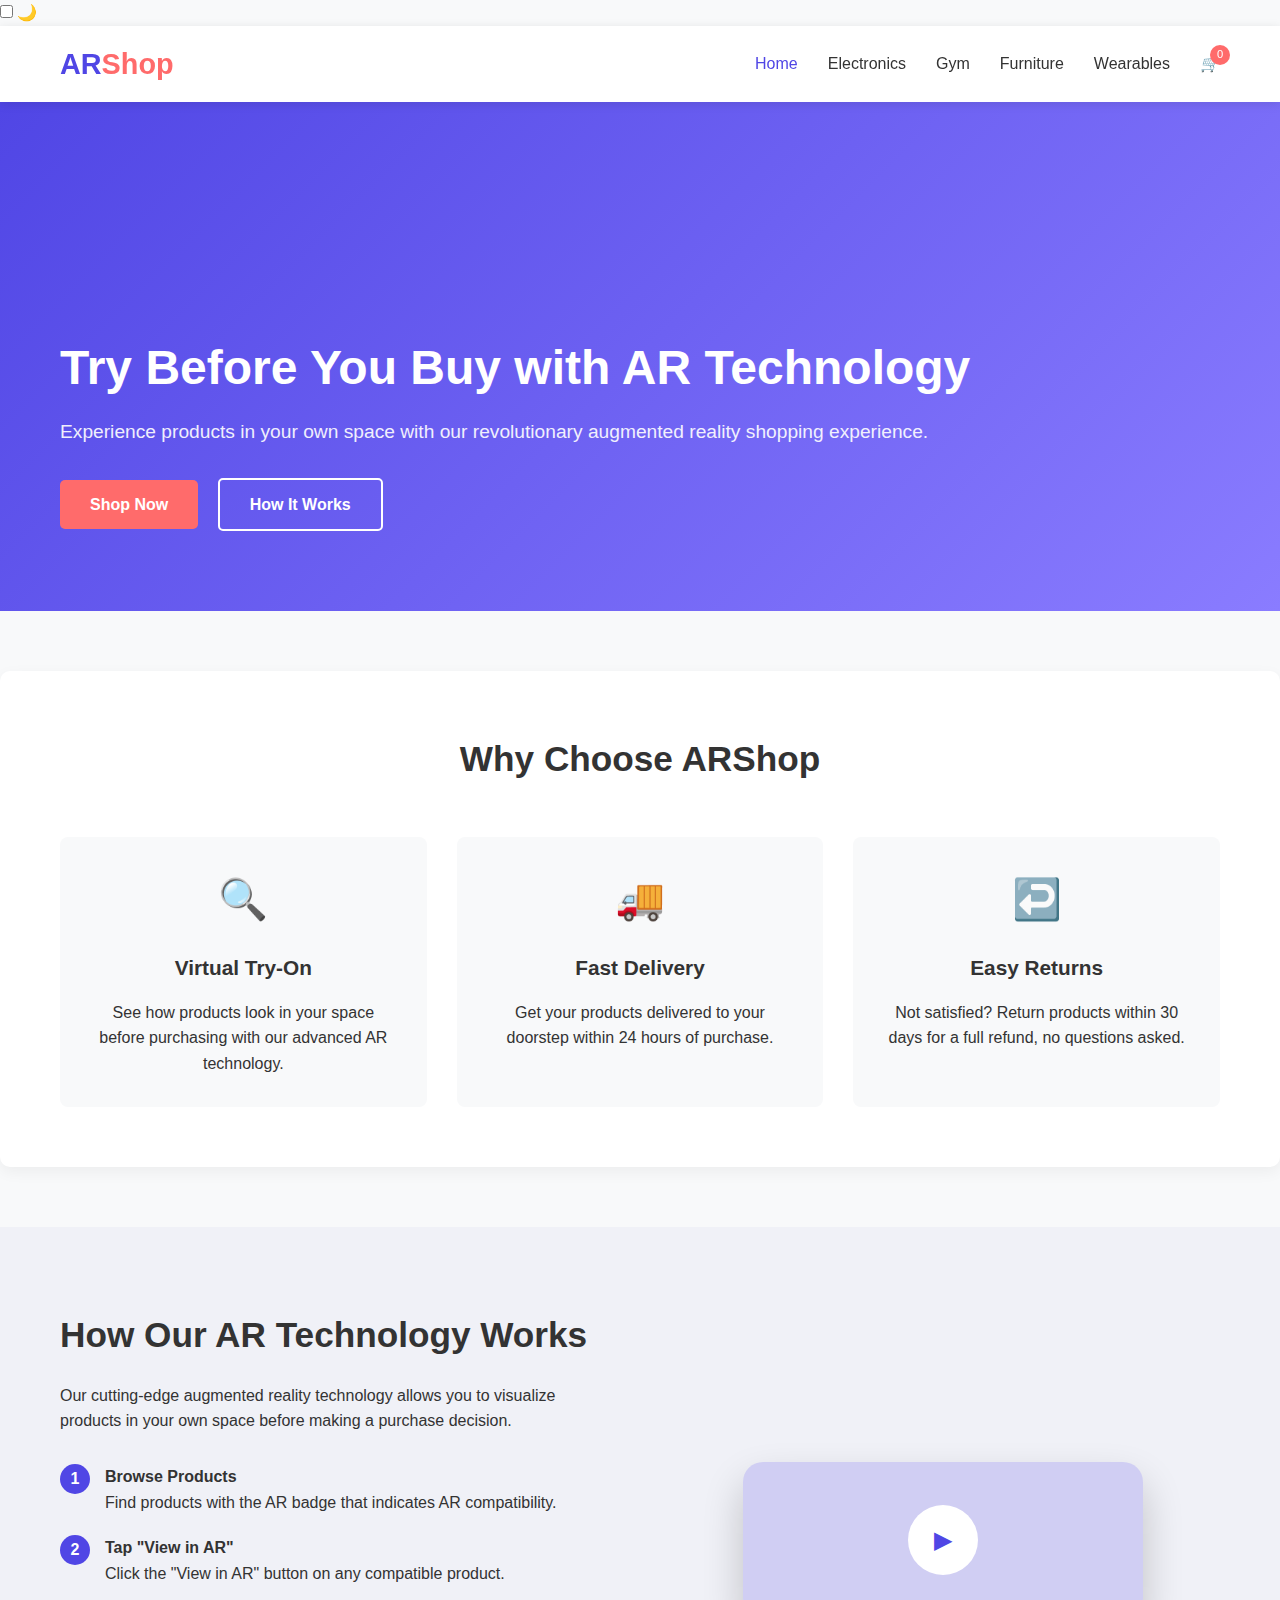
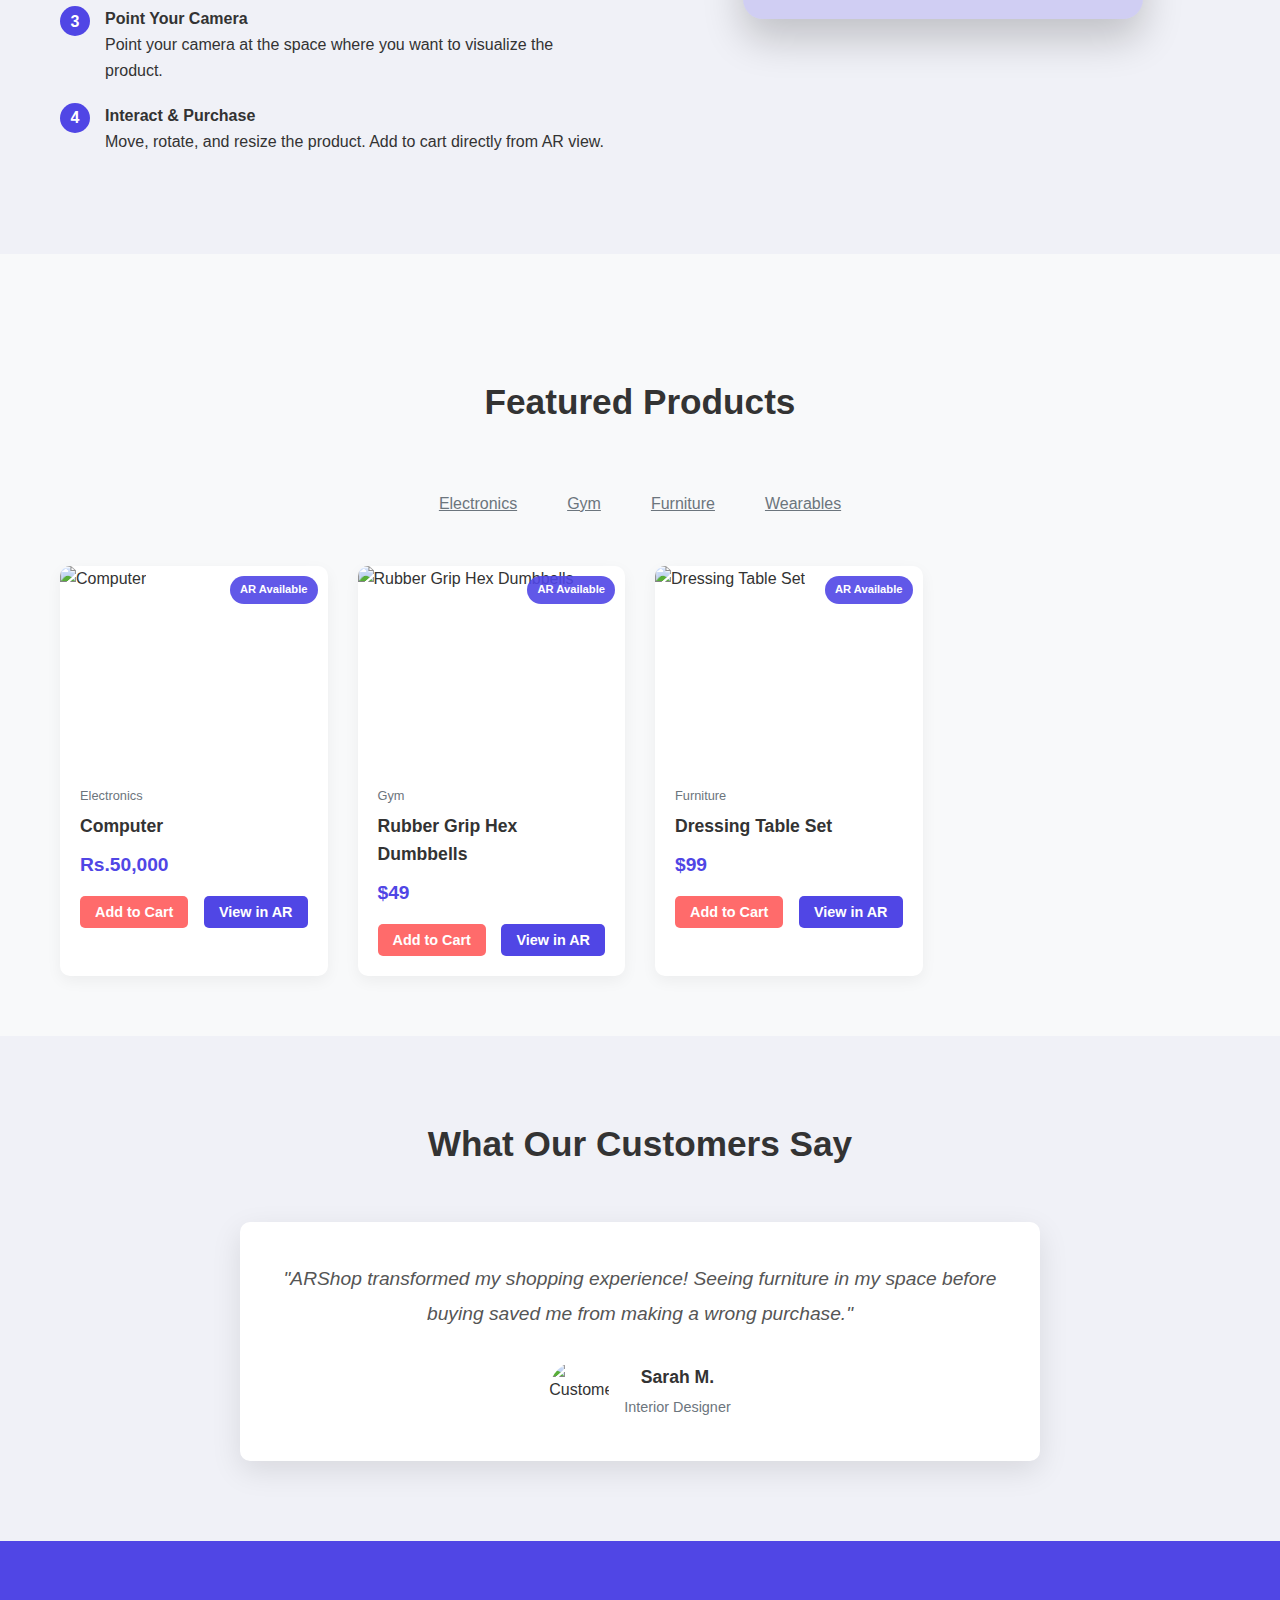
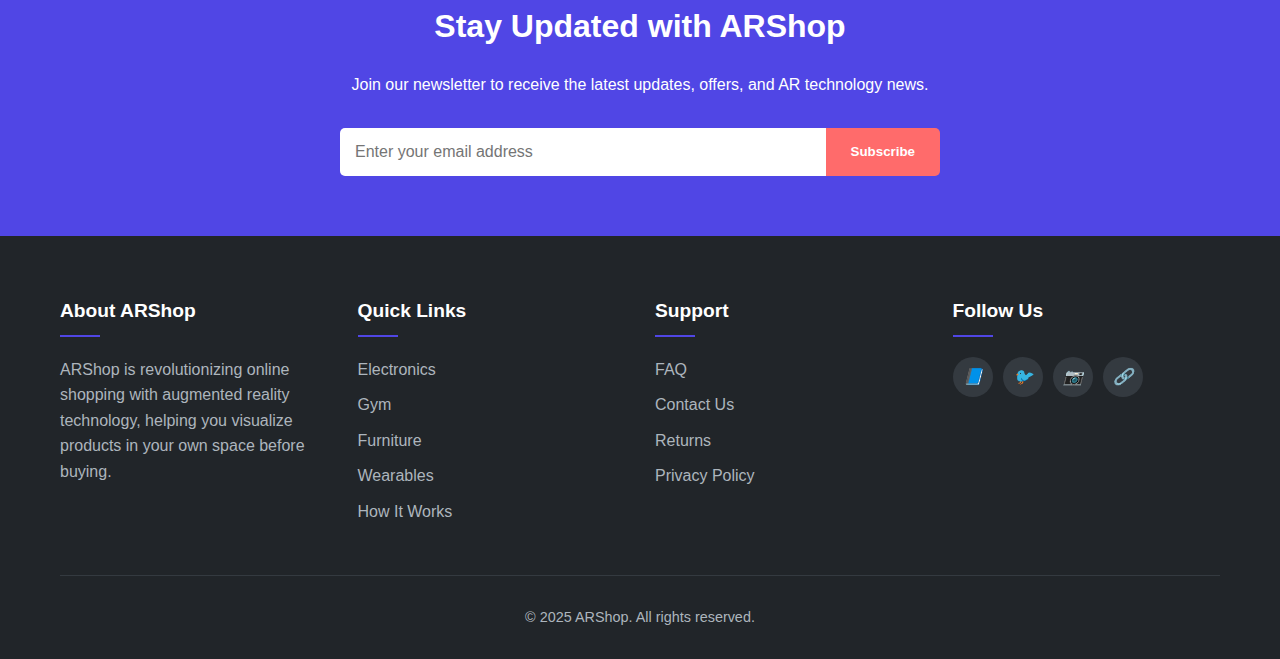
==== index.html @ 8d94c005 "aall files" ====
<!DOCTYPE html>
<html lang="en">
<head>
    <meta charset="UTF-8">
    <meta name="viewport" content="width=device-width, initial-scale=1.0">
    <title>ARShop - Try Before You Buy</title>
    <link rel="stylesheet" href="styles.css">
    <script type="module" src="https://unpkg.com/@google/model-viewer/dist/model-viewer.min.js"></script>
    <!-- Google Fonts -->
    <link href="https://fonts.googleapis.com/css2?family=Montserrat:wght@300;400;600;700&family=Poppins:wght@300;400;600&display=swap" rel="stylesheet">
</head>
<body>
    <!-- Dark Mode Toggle -->
    <div class="dark-mode-toggle">
        <input type="checkbox" id="darkModeToggle">
        <label for="darkModeToggle">🌙</label>
    </div>

    <!-- Header -->
    <header>
        <div class="container">
            <div class="header-inner">
                <a href="index.html" class="logo">AR<span>Shop</span></a>
                <nav>
                    <ul class="nav-menu" id="navMenu">
                        <li class="nav-item"><a href="index.html" class="nav-link active">Home</a></li>
                        <li class="nav-item"><a href="electronics.html" class="nav-link">Electronics</a></li>
                        <li class="nav-item"><a href="gym.html" class="nav-link">Gym</a></li>
                        <li class="nav-item"><a href="furniture.html" class="nav-link">Furniture</a></li>
                        <li class="nav-item"><a href="wearables.html" class="nav-link">Wearables</a></li>
                        <li class="nav-item">
                            <a href="#" class="nav-link cart-icon">
                                <i>🛒</i>
                                <span class="cart-count">0</span>
                            </a>
                        </li>
                    </ul>
                    <button class="mobile-menu-btn" id="mobileMenuBtn">☰</button>
                </nav>
            </div>
        </div>
    </header>

    <!-- Hero Section -->
    <section class="hero">
        <div class="hero-overlay"></div>
        <video autoplay loop muted playsinline class="hero-video">
            <source src="assets/images/index-demo-video.mp4" type="video/mp4">
            Your browser does not support the video tag.
        </video>
        <div class="container">
            <div class="hero-content">
                <div class="hero-text">
                    <h1 class="hero-title">Try Before You Buy with AR Technology</h1>
                    <p class="hero-subtitle">Experience products in your own space with our revolutionary augmented reality shopping experience.</p>
                    <div class="hero-buttons">
                        <a href="electronics.html" class="btn btn-primary">Shop Now</a>
                        <a href="#ar-experience" class="btn btn-outline">How It Works</a>
                    </div>
                </div>
            </div>
        </div>
    </section>

    <!-- Features Section -->
    <section class="features fade-in">
        <div class="container">
            <h2 class="section-title">Why Choose ARShop</h2>
            <div class="features-grid">
                <div class="feature-card">
                    <div class="feature-icon">🔍</div>
                    <h3 class="feature-title">Virtual Try-On</h3>
                    <p>See how products look in your space before purchasing with our advanced AR technology.</p>
                </div>
                <div class="feature-card">
                    <div class="feature-icon">🚚</div>
                    <h3 class="feature-title">Fast Delivery</h3>
                    <p>Get your products delivered to your doorstep within 24 hours of purchase.</p>
                </div>
                <div class="feature-card">
                    <div class="feature-icon">↩️</div>
                    <h3 class="feature-title">Easy Returns</h3>
                    <p>Not satisfied? Return products within 30 days for a full refund, no questions asked.</p>
                </div>
            </div>
        </div>
    </section>

    <!-- AR Experience Section -->
    <section class="ar-experience fade-in" id="ar-experience">
        <div class="container">
            <div class="ar-content">
                <div class="ar-text">
                    <h2 class="ar-title">How Our AR Technology Works</h2>
                    <p>Our cutting-edge augmented reality technology allows you to visualize products in your own space before making a purchase decision.</p>
                    <div class="ar-steps">
                        <div class="step">
                            <div class="step-number">1</div>
                            <div class="step-info">
                                <h4>Browse Products</h4>
                                <p>Find products with the AR badge that indicates AR compatibility.</p>
                            </div>
                        </div>
                        <div class="step">
                            <div class="step-number">2</div>
                            <div class="step-info">
                                <h4>Tap "View in AR"</h4>
                                <p>Click the "View in AR" button on any compatible product.</p>
                            </div>
                        </div>
                        <div class="step">
                            <div class="step-number">3</div>
                            <div class="step-info">
                                <h4>Point Your Camera</h4>
                                <p>Point your camera at the space where you want to visualize the product.</p>
                            </div>
                        </div>
                        <div class="step">
                            <div class="step-number">4</div>
                            <div class="step-info">
                                <h4>Interact & Purchase</h4>
                                <p>Move, rotate, and resize the product. Add to cart directly from AR view.</p>
                            </div>
                        </div>
                    </div>
                </div>
                <div class="ar-image">
                    <div class="ar-demo">
                        <video autoplay loop muted playsinline class="ar-demo-video">
                            <source src="assets/images/index-demo-video.mp4" type="video/mp4">
                            Your browser does not support the video tag.
                        </video>
                        <div class="ar-overlay">
                            <div class="play-btn">▶</div>
                        </div>
                    </div>
                </div>
            </div>
        </div>
    </section>

    <!-- Featured Products Section -->
    <section class="products fade-in">
        <div class="container">
            <h2 class="section-title">Featured Products</h2>
            <div class="product-filters">
                <a href="electronics.html" class="filter-btn">Electronics</a>
                <a href="gym.html" class="filter-btn">Gym</a>
                <a href="furniture.html" class="filter-btn">Furniture</a>
                <a href="wearables.html" class="filter-btn">Wearables</a>
            </div>
            <div class="products-grid">
                <!-- Featured Product 1 (Computer) -->
                <div class="product-card">
                    <div class="product-image">
                        <img src="assets/images/laptop.jpg" alt="Computer">
                        <div class="image-overlay"></div>
                        <div class="ar-badge">AR Available</div>
                    </div>
                    <div class="product-info">
                        <div class="product-category">Electronics</div>
                        <h3 class="product-title">Computer</h3>
                        <div class="product-price">Rs.50,000</div>
                        <div class="product-actions">
                            <button class="btn btn-small btn-add-to-cart">Add to Cart</button>
                            <button class="btn btn-small btn-ar" onclick="viewInAR('assets/models/Electronics/low_poly_computer_desk.glb', this)">View in AR</button>
                        </div>
                        <model-viewer 
                            class="model-viewer"
                            src="assets/models/Electronics/low_poly_computer_desk.glb" 
                            ar 
                            ar-modes="scene-viewer webxr quick-look" 
                            camera-controls 
                            auto-rotate>
                            <div class="loading-overlay" slot="progress-bar">
                                <div class="spinner"></div>
                            </div>
                        </model-viewer>
                    </div>
                </div>
                <!-- Featured Product 2 (Rubber Grip Hex Dumbbells) -->
                <div class="product-card">
                    <div class="product-image">
                        <img src="assets/images/dumbbell.jpg" alt="Rubber Grip Hex Dumbbells">
                        <div class="image-overlay"></div>
                        <div class="ar-badge">AR Available</div>
                    </div>
                    <div class="product-info">
                        <div class="product-category">Gym</div>
                        <h3 class="product-title">Rubber Grip Hex Dumbbells</h3>
                        <div class="product-price">$49</div>
                        <div class="product-actions">
                            <button class="btn btn-small btn-add-to-cart">Add to Cart</button>
                            <button class="btn btn-small btn-ar" onclick="viewInAR('assets/models/Gym/rubber_grip_hex_dumbells.glb', this)">View in AR</button>
                        </div>
                        <model-viewer 
                            class="model-viewer"
                            src="assets/models/Gym/rubber_grip_hex_dumbells.glb" 
                            ar 
                            ar-modes="scene-viewer webxr quick-look" 
                            camera-controls 
                            auto-rotate>
                            <div class="loading-overlay" slot="progress-bar">
                                <div class="spinner"></div>
                            </div>
                        </model-viewer>
                    </div>
                </div>
                <!-- Featured Product 3 (Dressing Table Set) -->
                <div class="product-card">
                    <div class="product-image">
                        <img src="assets/images/chair.jpg" alt="Dressing Table Set">
                        <div class="image-overlay"></div>
                        <div class="ar-badge">AR Available</div>
                    </div>
                    <div class="product-info">
                        <div class="product-category">Furniture</div>
                        <h3 class="product-title">Dressing Table Set</h3>
                        <div class="product-price">$99</div>
                        <div class="product-actions">
                            <button class="btn btn-small btn-add-to-cart">Add to Cart</button>
                            <button class="btn btn-small btn-ar" onclick="viewInAR('assets/models/Furniture/dressing_table_set.glb', this)">View in AR</button>
                        </div>
                        <model-viewer 
                            class="model-viewer"
                            src="assets/models/Furniture/dressing_table_set.glb" 
                            ar 
                            ar-modes="scene-viewer webxr quick-look" 
                            camera-controls 
                            auto-rotate>
                            <div class="loading-overlay" slot="progress-bar">
                                <div class="spinner"></div>
                            </div>
                        </model-viewer>
                    </div>
                </div>
            </div>
        </div>
    </section>

    <!-- Testimonials -->
    <section class="testimonials fade-in">
        <div class="container">
            <h2 class="section-title">What Our Customers Say</h2>
            <div class="testimonials-slider">
                <p class="testimonial-text">"ARShop transformed my shopping experience! Seeing furniture in my space before buying saved me from making a wrong purchase."</p>
                <div class="testimonial-author">
                    <div class="author-image">
                        <img src="assets/images/customer1.jpg" alt="Customer">
                    </div>
                    <div class="author-info">
                        <h4>Sarah M.</h4>
                        <p>Interior Designer</p>
                    </div>
                </div>
            </div>
        </div>
    </section>

    <!-- Newsletter -->
    <section class="newsletter fade-in">
        <div class="container">
            <div class="newsletter-content">
                <h2 class="newsletter-title">Stay Updated with ARShop</h2>
                <p>Join our newsletter to receive the latest updates, offers, and AR technology news.</p>
                <form class="newsletter-form">
                    <input type="email" class="newsletter-input" placeholder="Enter your email address" required>
                    <button type="submit" class="newsletter-btn">Subscribe</button>
                </form>
            </div>
        </div>
    </section>

    <!-- Footer -->
    <footer>
        <div class="container">
            <div class="footer-content">
                <div class="footer-column">
                    <h3>About ARShop</h3>
                    <p>ARShop is revolutionizing online shopping with augmented reality technology, helping you visualize products in your own space before buying.</p>
                </div>
                <div class="footer-column">
                    <h3>Quick Links</h3>
                    <ul class="footer-links">
                        <li><a href="electronics.html">Electronics</a></li>
                        <li><a href="gym.html">Gym</a></li>
                        <li><a href="furniture.html">Furniture</a></li>
                        <li><a href="wearables.html">Wearables</a></li>
                        <li><a href="#ar-experience">How It Works</a></li>
                    </ul>
                </div>
                <div class="footer-column">
                    <h3>Support</h3>
                    <ul class="footer-links">
                        <li><a href="#">FAQ</a></li>
                        <li><a href="#">Contact Us</a></li>
                        <li><a href="#">Returns</a></li>
                        <li><a href="#">Privacy Policy</a></li>
                    </ul>
                </div>
                <div class="footer-column">
                    <h3>Follow Us</h3>
                    <div class="social-links">
                        <a href="#" class="social-icon"><i>📘</i></a>
                        <a href="#" class="social-icon"><i>🐦</i></a>
                        <a href="#" class="social-icon"><i>📷</i></a>
                        <a href="#" class="social-icon"><i>🔗</i></a>
                    </div>
                </div>
            </div>
            <div class="copyright">
                <p>© 2025 ARShop. All rights reserved.</p>
            </div>
        </div>
    </footer>

    <script src="script.js"></script>
</body>
</html>
---- styles.css ----
/* Reset and base styles */
* {
    margin: 0;
    padding: 0;
    box-sizing: border-box;
}

body {
    font-family: 'Segoe UI', Tahoma, Geneva, Verdana, sans-serif;
    line-height: 1.6;
    color: #333;
    background-color: #f8f9fa;
}

/* Container */
.container {
    width: 100%;
    max-width: 1200px;
    margin: 0 auto;
    padding: 0 20px;
}

/* Header */
header {
    background-color: #fff;
    box-shadow: 0 2px 10px rgba(0, 0, 0, 0.1);
    position: sticky;
    top: 0;
    z-index: 100;
}

.header-inner {
    display: flex;
    justify-content: space-between;
    align-items: center;
    padding: 15px 0;
}

.logo {
    font-size: 1.8rem;
    font-weight: 700;
    color: #5046e5;
    text-decoration: none;
}

.logo span {
    color: #ff6b6b;
}

.nav-menu {
    display: flex;
    list-style: none;
}

.nav-item {
    margin-left: 30px;
}

.nav-link {
    color: #333;
    text-decoration: none;
    font-weight: 500;
    transition: color 0.3s;
}

.nav-link:hover,
.nav-link.active {
    color: #5046e5;
}

.cart-icon {
    position: relative;
}

.cart-count {
    position: absolute;
    top: -10px;
    right: -10px;
    background-color: #ff6b6b;
    color: white;
    border-radius: 50%;
    width: 20px;
    height: 20px;
    display: flex;
    align-items: center;
    justify-content: center;
    font-size: 0.7rem;
}

.mobile-menu-btn {
    display: none;
    background: none;
    border: none;
    font-size: 1.5rem;
    cursor: pointer;
}

/* Hero Section */
.hero {
    background: linear-gradient(135deg, #5046e5 0%, #8a7cff 100%);
    color: white;
    padding: 80px 0;
    margin-bottom: 60px;
}

.hero-content {
    display: flex;
    align-items: center;
    justify-content: space-between;
    gap: 30px;
}

.hero-text {
    flex: 1;
}

.hero-title {
    font-size: 3rem;
    line-height: 1.2;
    margin-bottom: 20px;
}

.hero-subtitle {
    font-size: 1.2rem;
    margin-bottom: 30px;
    opacity: 0.9;
}

.btn {
    display: inline-block;
    background-color: #ff6b6b;
    color: white;
    text-decoration: none;
    padding: 12px 30px;
    border-radius: 5px;
    font-weight: 600;
    transition: all 0.3s;
    border: none;
    cursor: pointer;
}

.btn:hover {
    background-color: #fa5252;
    transform: translateY(-2px);
}

.btn-outline {
    background-color: transparent;
    border: 2px solid white;
    margin-left: 15px;
}

.btn-outline:hover {
    background-color: white;
    color: #5046e5;
}

.hero-image {
    flex: 1;
    display: flex;
    justify-content: center;
}

.hero-image img {
    max-width: 100%;
    height: auto;
    border-radius: 10px;
    box-shadow: 0 15px 30px rgba(0, 0, 0, 0.2);
}

/* Features Section */
.features {
    padding: 60px 0;
    background-color: #fff;
    border-radius: 10px;
    box-shadow: 0 5px 15px rgba(0, 0, 0, 0.05);
    margin-bottom: 60px;
}

.section-title {
    text-align: center;
    font-size: 2.2rem;
    margin-bottom: 50px;
    color: #333;
}

.features-grid {
    display: grid;
    grid-template-columns: repeat(3, 1fr);
    gap: 30px;
}

.feature-card {
    padding: 30px;
    border-radius: 8px;
    background-color: #f8f9fa;
    text-align: center;
    transition: transform 0.3s, box-shadow 0.3s;
}

.feature-card:hover {
    transform: translateY(-10px);
    box-shadow: 0 10px 20px rgba(0, 0, 0, 0.1);
}

.feature-icon {
    font-size: 2.5rem;
    color: #5046e5;
    margin-bottom: 20px;
}

.feature-title {
    font-size: 1.3rem;
    margin-bottom: 15px;
}

/* AR Experience Section */
.ar-experience {
    padding: 80px 0;
    background-color: #f0f1f7;
    margin-bottom: 60px;
}

.ar-content {
    display: flex;
    align-items: center;
    gap: 50px;
}

.ar-text {
    flex: 1;
}

.ar-title {
    font-size: 2.2rem;
    margin-bottom: 20px;
    color: #333;
}

.ar-steps {
    margin-top: 30px;
}

.step {
    display: flex;
    align-items: flex-start;
    margin-bottom: 20px;
}

.step-number {
    background-color: #5046e5;
    color: white;
    width: 30px;
    height: 30px;
    border-radius: 50%;
    display: flex;
    align-items: center;
    justify-content: center;
    font-weight: bold;
    margin-right: 15px;
    flex-shrink: 0;
}

.ar-image {
    flex: 1;
    display: flex;
    justify-content: center;
}

.ar-demo {
    position: relative;
    width: 100%;
    max-width: 400px;
    border-radius: 20px;
    overflow: hidden;
    box-shadow: 0 20px 40px rgba(0, 0, 0, 0.2);
}

.ar-demo img {
    width: 100%;
    display: block;
}

.ar-overlay {
    position: absolute;
    top: 0;
    left: 0;
    right: 0;
    bottom: 0;
    background: rgba(80, 70, 229, 0.2);
    display: flex;
    align-items: center;
    justify-content: center;
}

.play-btn {
    background-color: white;
    color: #5046e5;
    width: 70px;
    height: 70px;
    border-radius: 50%;
    display: flex;
    align-items: center;
    justify-content: center;
    font-size: 1.5rem;
    cursor: pointer;
    transition: transform 0.3s;
}

.play-btn:hover {
    transform: scale(1.1);
}

/* Products Section */
.products {
    padding: 60px 0;
}

.product-filters {
    display: flex;
    justify-content: center;
    margin-bottom: 40px;
}

.filter-btn {
    background: none;
    border: none;
    padding: 10px 20px;
    margin: 0 5px;
    cursor: pointer;
    font-weight: 500;
    color: #6c757d;
    transition: all 0.3s;
    border-radius: 20px;
}

.filter-btn.active {
    background-color: #5046e5;
    color: white;
}

.products-grid {
    display: grid;
    grid-template-columns: repeat(4, 1fr);
    gap: 30px;
}

.product-card {
    background-color: white;
    border-radius: 10px;
    overflow: hidden;
    box-shadow: 0 5px 15px rgba(0, 0, 0, 0.05);
    transition: transform 0.3s, box-shadow 0.3s;
}

.product-card:hover {
    transform: translateY(-10px);
    box-shadow: 0 15px 30px rgba(0, 0, 0, 0.1);
}

.product-image {
    position: relative;
    height: 200px;
    overflow: hidden;
}

.product-image img {
    width: 100%;
    height: 100%;
    object-fit: cover;
    transition: transform 0.5s;
}

.product-card:hover .product-image img {
    transform: scale(1.1);
}

.ar-badge {
    position: absolute;
    top: 10px;
    right: 10px;
    background-color: rgba(80, 70, 229, 0.9);
    color: white;
    padding: 5px 10px;
    border-radius: 20px;
    font-size: 0.7rem;
    font-weight: bold;
}

.product-info {
    padding: 20px;
}

.product-category {
    font-size: 0.8rem;
    color: #6c757d;
    margin-bottom: 5px;
}

.product-title {
    font-size: 1.1rem;
    margin-bottom: 10px;
    font-weight: 600;
}

.product-price {
    font-size: 1.2rem;
    color: #5046e5;
    font-weight: 700;
    margin-bottom: 15px;
}

.product-actions {
    display: flex;
    justify-content: space-between;
}

.btn-small {
    padding: 8px 15px;
    font-size: 0.9rem;
}

.btn-ar {
    background-color: #5046e5;
}

.btn-ar:hover {
    background-color: #4338ca;
}

.model-viewer {
    width: 100%;
    height: 300px;
    display: none;
}

/* Loading Overlay for <model-viewer> */
.loading-overlay {
    display: flex;
    align-items: center;
    justify-content: center;
    width: 100%;
    height: 100%;
    background: rgba(255, 255, 255, 0.8);
}

.spinner {
    width: 40px;
    height: 40px;
    border: 4px solid #5046e5;
    border-top: 4px solid transparent;
    border-radius: 50%;
    animation: spin 1s linear infinite;
}

@keyframes spin {
    0% { transform: rotate(0deg); }
    100% { transform: rotate(360deg); }
}

/* Testimonials */
.testimonials {
    padding: 80px 0;
    background-color: #f0f1f7;
}

.testimonials-slider {
    max-width: 800px;
    margin: 0 auto;
    background-color: white;
    border-radius: 10px;
    padding: 40px;
    box-shadow: 0 10px 30px rgba(0, 0, 0, 0.1);
    text-align: center;
}

.testimonial-text {
    font-size: 1.2rem;
    font-style: italic;
    margin-bottom: 30px;
    color: #555;
    line-height: 1.8;
}

.testimonial-author {
    display: flex;
    align-items: center;
    justify-content: center;
}

.author-image {
    width: 60px;
    height: 60px;
    border-radius: 50%;
    overflow: hidden;
    margin-right: 15px;
}

.author-image img {
    width: 100%;
    height: 100%;
    object-fit: cover;
}

.author-info h4 {
    font-size: 1.1rem;
    margin-bottom: 5px;
}

.author-info p {
    color: #6c757d;
    font-size: 0.9rem;
}

/* Newsletter */
.newsletter {
    padding: 60px 0;
    background-color: #5046e5;
    color: white;
}

.newsletter-content {
    text-align: center;
    max-width: 600px;
    margin: 0 auto;
}

.newsletter-title {
    font-size: 2rem;
    margin-bottom: 20px;
}

.newsletter-form {
    display: flex;
    margin-top: 30px;
}

.newsletter-input {
    flex: 1;
    padding: 15px;
    border: none;
    border-radius: 5px 0 0 5px;
    font-size: 1rem;
}

.newsletter-btn {
    background-color: #ff6b6b;
    color: white;
    border: none;
    padding: 0 25px;
    border-radius: 0 5px 5px 0;
    font-weight: 600;
    cursor: pointer;
    transition: background-color 0.3s;
}

.newsletter-btn:hover {
    background-color: #fa5252;
}

/* Footer */
footer {
    background-color: #212529;
    color: #f8f9fa;
    padding: 60px 0 30px;
}

.footer-content {
    display: grid;
    grid-template-columns: repeat(4, 1fr);
    gap: 30px;
    margin-bottom: 40px;
}

.footer-column h3 {
    color: white;
    font-size: 1.2rem;
    margin-bottom: 20px;
    position: relative;
    padding-bottom: 10px;
}

.footer-column h3::after {
    content: '';
    position: absolute;
    left: 0;
    bottom: 0;
    width: 40px;
    height: 2px;
    background-color: #5046e5;
}

.footer-column p {
    margin-bottom: 15px;
    color: #adb5bd;
}

.footer-links {
    list-style: none;
}

.footer-links li {
    margin-bottom: 10px;
}

.footer-links a {
    color: #adb5bd;
    text-decoration: none;
    transition: color 0.3s;
}

.footer-links a:hover {
    color: white;
}

.social-links {
    display: flex;
    gap: 10px;
}

.social-icon {
    width: 40px;
    height: 40px;
    border-radius: 50%;
    background-color: #343a40;
    display: flex;
    align-items: center;
    justify-content: center;
    color: white;
    text-decoration: none;
    transition: background-color 0.3s;
}

.social-icon:hover {
    background-color: #5046e5;
}

.copyright {
    text-align: center;
    padding-top: 30px;
    border-top: 1px solid #343a40;
    color: #adb5bd;
    font-size: 0.9rem;
}

/* AR Modal (Simplified for <model-viewer>) */
.back-button {
    position: fixed;
    bottom: 20px;
    left: 50%;
    transform: translateX(-50%);
    background-color: #ff6b6b;
    color: white;
    border: none;
    padding: 12px 25px;
    border-radius: 5px;
    font-weight: 600;
    cursor: pointer;
    transition: all 0.3s;
}

.back-button:hover {
    background-color: #fa5252;
    transform: translateX(-50%) translateY(-2px);
}

/* Responsive Styles */
@media (max-width: 1200px) {
    .products-grid {
        grid-template-columns: repeat(3, 1fr);
    }
}

@media (max-width: 992px) {
    .hero-title {
        font-size: 2.5rem;
    }
    
    .features-grid {
        grid-template-columns: repeat(2, 1fr);
    }
    
    .products-grid {
        grid-template-columns: repeat(2, 1fr);
    }
    
    .ar-content {
        flex-direction: column;
    }
    
    .footer-content {
        grid-template-columns: repeat(2, 1fr);
    }
}

@media (max-width: 768px) {
    .hero-content {
        flex-direction: column;
        text-align: center;
    }
    
    .hero-image {
        margin-top: 30px;
    }
    
    .nav-menu {
        display: none;
        position: absolute;
        top: 70px;
        left: 0;
        width: 100%;
        background-color: white;
        flex-direction: column;
        padding: 20px;
        box-shadow: 0 10px 20px rgba(0, 0, 0, 0.1);
    }
    
    .nav-menu.active {
        display: flex;
    }
    
    .nav-item {
        margin: 10px 0;
    }
    
    .mobile-menu-btn {
        display: block;
    }
    
    .features-grid {
        grid-template-columns: 1fr;
    }
    
    .testimonials-slider {
        padding: 30px 20px;
    }
    
    .newsletter-form {
        flex-direction: column;
    }
    
    .newsletter-input {
        border-radius: 5px;
        margin-bottom: 10px;
    }
    
    .newsletter-btn {
        border-radius: 5px;
        padding: 15px;
    }
}

@media (max-width: 576px) {
    .products-grid {
        grid-template-columns: 1fr;
    }
    
    .footer-content {
        grid-template-columns: 1fr;
    }
    
    .model-viewer {
        height: 250px;
    }
    
    .product-filters {
        flex-wrap: wrap;
    }
    
    .filter-btn {
        margin-bottom: 10px;
    }
}
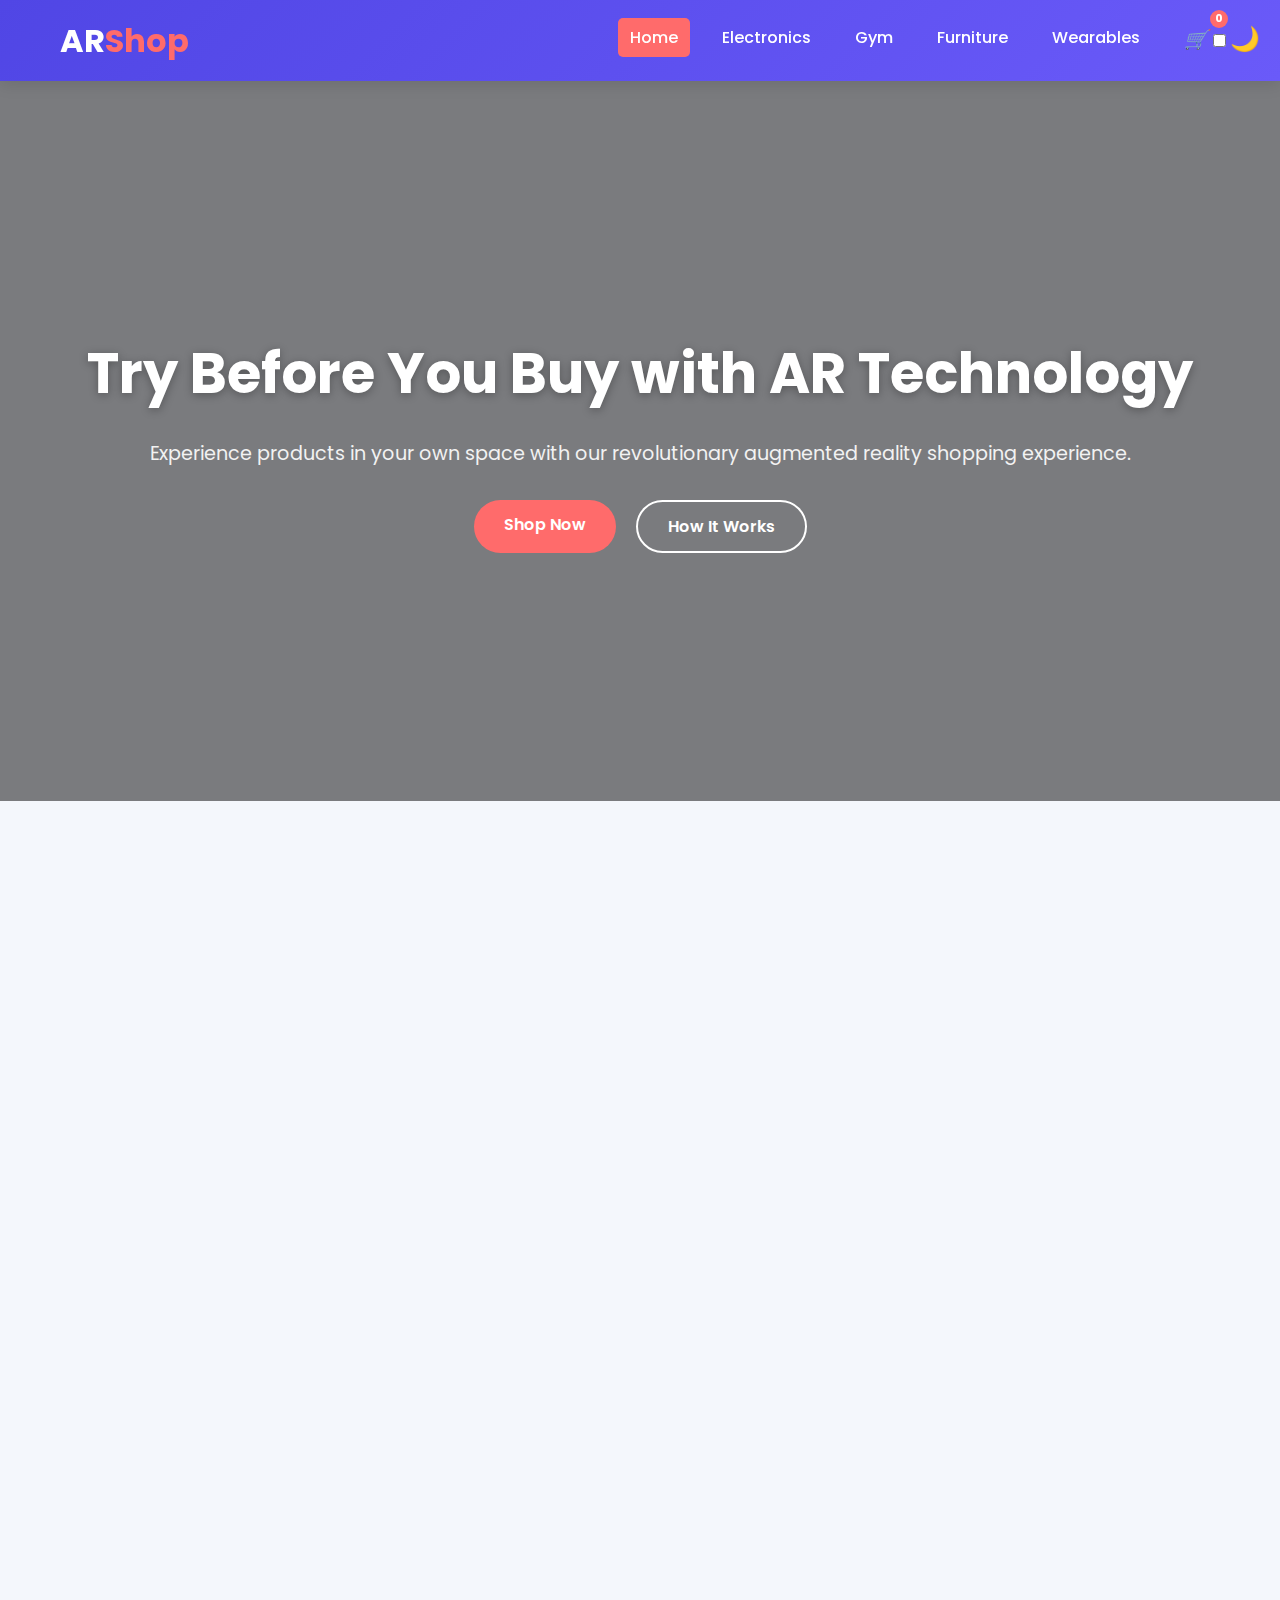
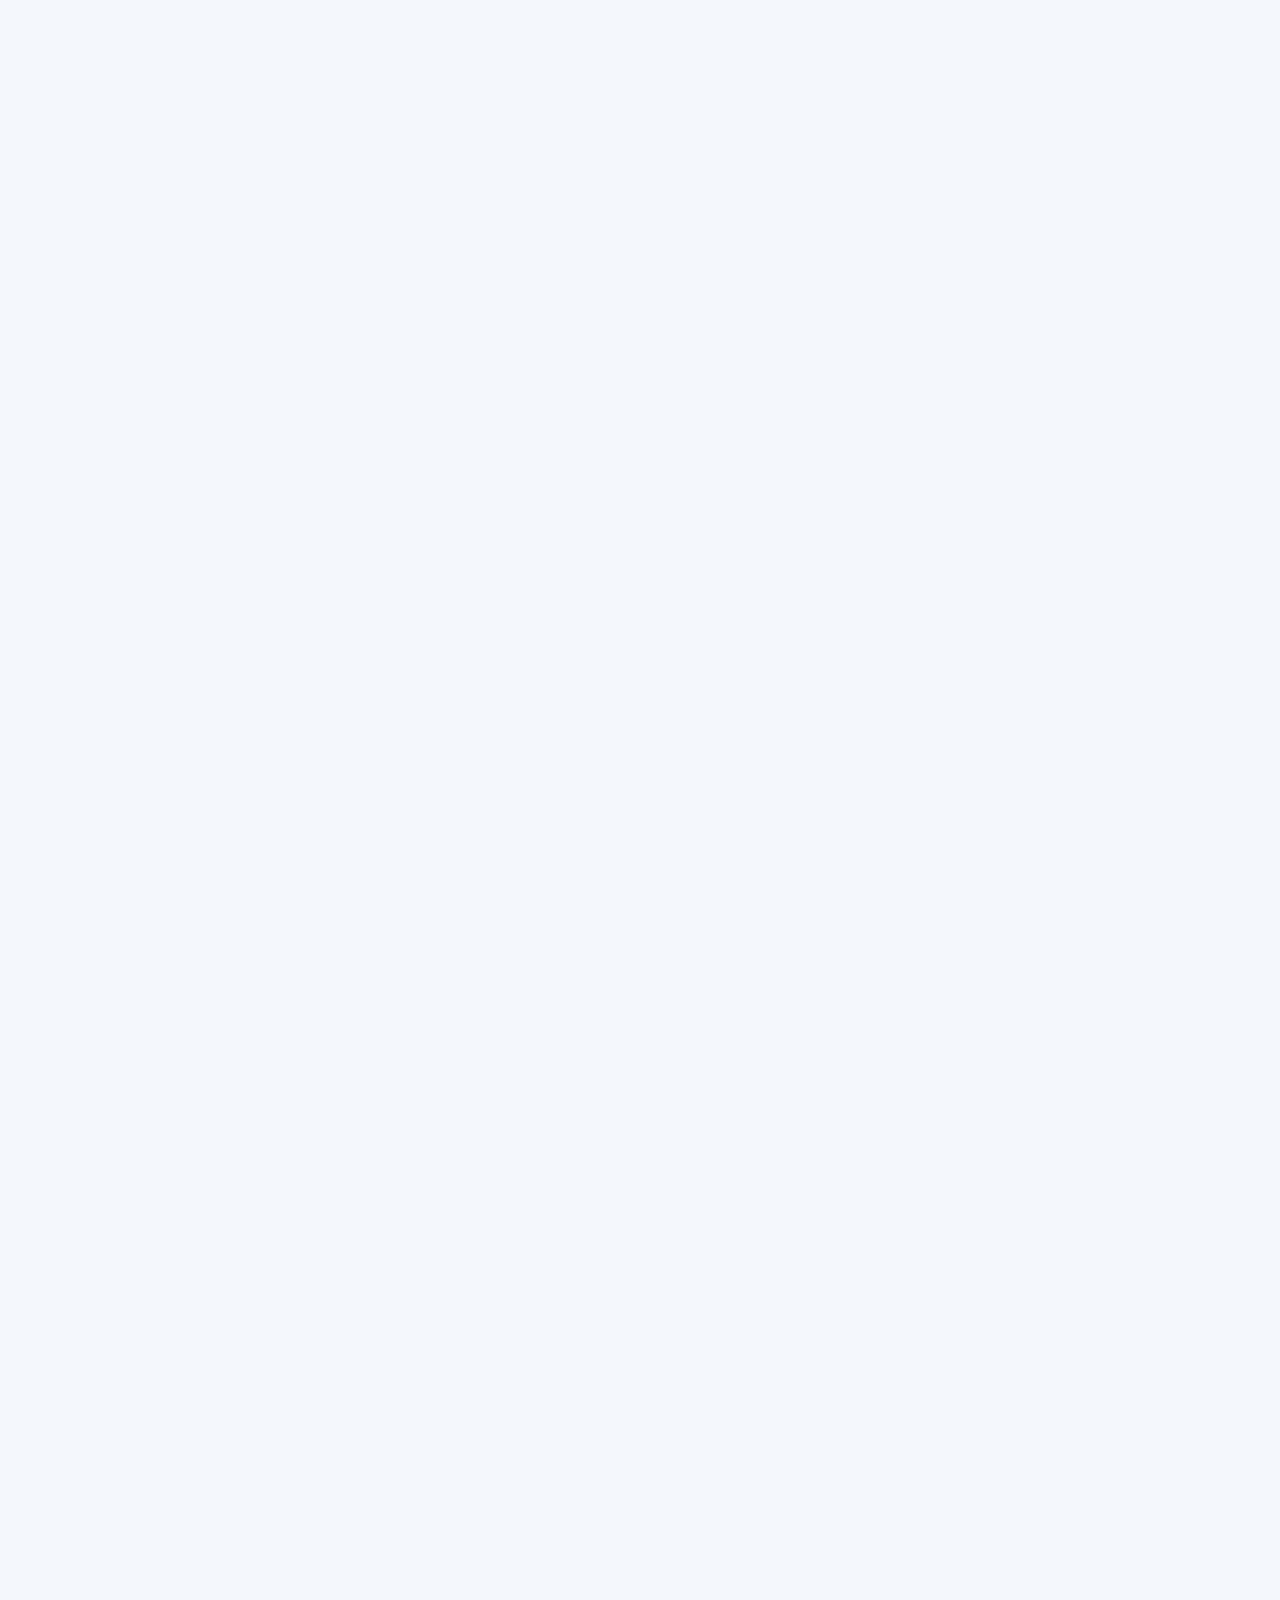
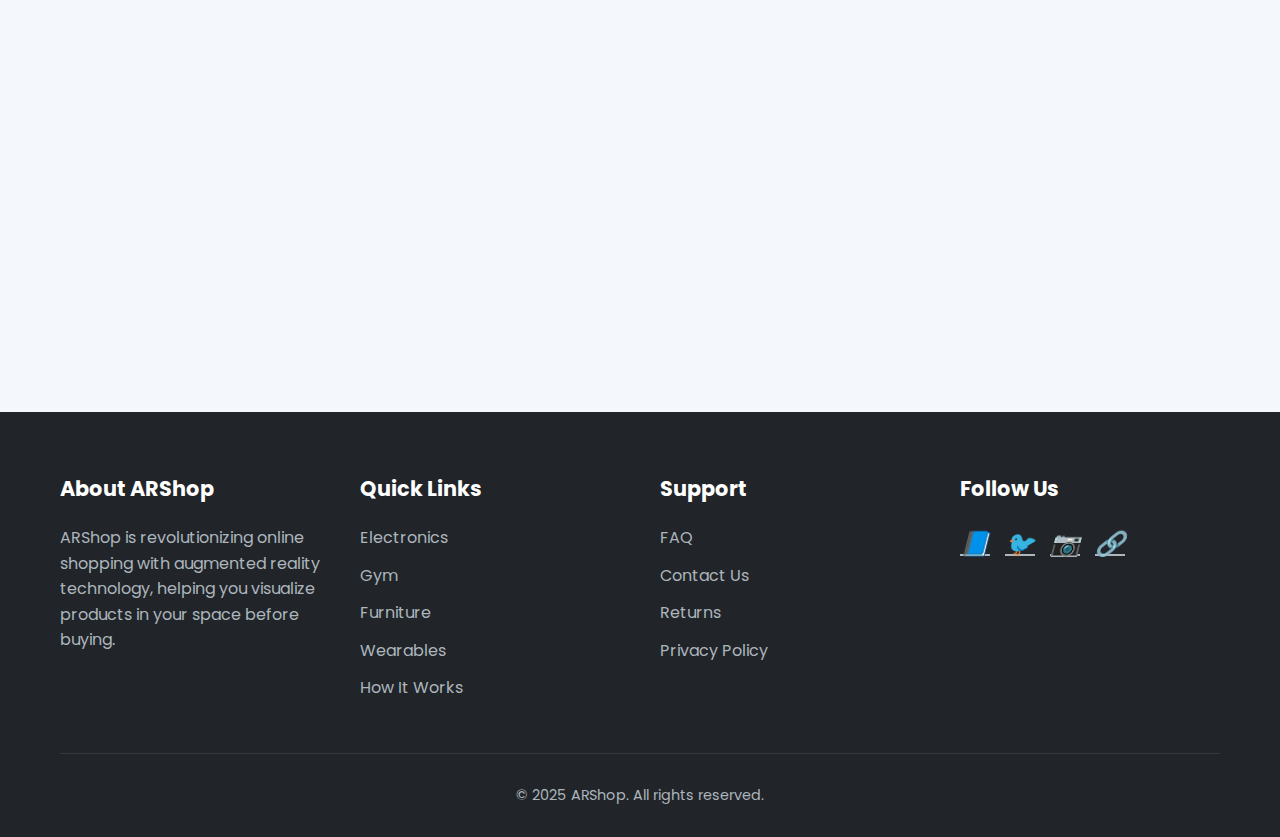
==== commit 450f3b41: "commit" ====
--- a/index.html
+++ b/index.html
@@ -6,17 +6,14 @@
     <title>ARShop - Try Before You Buy</title>
     <link rel="stylesheet" href="styles.css">
     <script type="module" src="https://unpkg.com/@google/model-viewer/dist/model-viewer.min.js"></script>
-    <!-- Google Fonts -->
     <link href="https://fonts.googleapis.com/css2?family=Montserrat:wght@300;400;600;700&family=Poppins:wght@300;400;600&display=swap" rel="stylesheet">
 </head>
 <body>
-    <!-- Dark Mode Toggle -->
     <div class="dark-mode-toggle">
         <input type="checkbox" id="darkModeToggle">
         <label for="darkModeToggle">🌙</label>
     </div>
 
-    <!-- Header -->
     <header>
         <div class="container">
             <div class="header-inner">
@@ -41,7 +38,6 @@
         </div>
     </header>
 
-    <!-- Hero Section -->
     <section class="hero">
         <div class="hero-overlay"></div>
         <video autoplay loop muted playsinline class="hero-video">
@@ -62,7 +58,6 @@
         </div>
     </section>
 
-    <!-- Features Section -->
     <section class="features fade-in">
         <div class="container">
             <h2 class="section-title">Why Choose ARShop</h2>
@@ -86,7 +81,6 @@
         </div>
     </section>
 
-    <!-- AR Experience Section -->
     <section class="ar-experience fade-in" id="ar-experience">
         <div class="container">
             <div class="ar-content">
@@ -139,7 +133,6 @@
         </div>
     </section>
 
-    <!-- Featured Products Section -->
     <section class="products fade-in">
         <div class="container">
             <h2 class="section-title">Featured Products</h2>
@@ -150,7 +143,6 @@
                 <a href="wearables.html" class="filter-btn">Wearables</a>
             </div>
             <div class="products-grid">
-                <!-- Featured Product 1 (Computer) -->
                 <div class="product-card">
                     <div class="product-image">
                         <img src="assets/images/laptop.jpg" alt="Computer">
@@ -163,22 +155,22 @@
                         <div class="product-price">Rs.50,000</div>
                         <div class="product-actions">
                             <button class="btn btn-small btn-add-to-cart">Add to Cart</button>
-                            <button class="btn btn-small btn-ar" onclick="viewInAR('assets/models/Electronics/low_poly_computer_desk.glb', this)">View in AR</button>
+                            <button class="btn btn-small btn-ar">View in AR</button>
                         </div>
                         <model-viewer 
                             class="model-viewer"
                             src="assets/models/Electronics/low_poly_computer_desk.glb" 
                             ar 
-                            ar-modes="scene-viewer webxr quick-look" 
+                            ar-modes="webxr scene-viewer quick-look" 
                             camera-controls 
-                            auto-rotate>
+                            auto-rotate
+                            style="display: none; width: 100%; height: 300px;">
                             <div class="loading-overlay" slot="progress-bar">
                                 <div class="spinner"></div>
                             </div>
                         </model-viewer>
                     </div>
                 </div>
-                <!-- Featured Product 2 (Rubber Grip Hex Dumbbells) -->
                 <div class="product-card">
                     <div class="product-image">
                         <img src="assets/images/dumbbell.jpg" alt="Rubber Grip Hex Dumbbells">
@@ -191,22 +183,22 @@
                         <div class="product-price">$49</div>
                         <div class="product-actions">
                             <button class="btn btn-small btn-add-to-cart">Add to Cart</button>
-                            <button class="btn btn-small btn-ar" onclick="viewInAR('assets/models/Gym/rubber_grip_hex_dumbells.glb', this)">View in AR</button>
+                            <button class="btn btn-small btn-ar">View in AR</button>
                         </div>
                         <model-viewer 
                             class="model-viewer"
-                            src="assets/models/Gym/rubber_grip_hex_dumbells.glb" 
+                            src="assets/models/Gym/rubber_grip_hex_dumbbells.glb" 
                             ar 
-                            ar-modes="scene-viewer webxr quick-look" 
+                            ar-modes="webxr scene-viewer quick-look" 
                             camera-controls 
-                            auto-rotate>
+                            auto-rotate
+                            style="display: none; width: 100%; height: 300px;">
                             <div class="loading-overlay" slot="progress-bar">
                                 <div class="spinner"></div>
                             </div>
                         </model-viewer>
                     </div>
                 </div>
-                <!-- Featured Product 3 (Dressing Table Set) -->
                 <div class="product-card">
                     <div class="product-image">
                         <img src="assets/images/chair.jpg" alt="Dressing Table Set">
@@ -219,15 +211,16 @@
                         <div class="product-price">$99</div>
                         <div class="product-actions">
                             <button class="btn btn-small btn-add-to-cart">Add to Cart</button>
-                            <button class="btn btn-small btn-ar" onclick="viewInAR('assets/models/Furniture/dressing_table_set.glb', this)">View in AR</button>
+                            <button class="btn btn-small btn-ar">View in AR</button>
                         </div>
                         <model-viewer 
                             class="model-viewer"
                             src="assets/models/Furniture/dressing_table_set.glb" 
                             ar 
-                            ar-modes="scene-viewer webxr quick-look" 
+                            ar-modes="webxr scene-viewer quick-look" 
                             camera-controls 
-                            auto-rotate>
+                            auto-rotate
+                            style="display: none; width: 100%; height: 300px;">
                             <div class="loading-overlay" slot="progress-bar">
                                 <div class="spinner"></div>
                             </div>
@@ -238,7 +231,6 @@
         </div>
     </section>
 
-    <!-- Testimonials -->
     <section class="testimonials fade-in">
         <div class="container">
             <h2 class="section-title">What Our Customers Say</h2>
@@ -257,7 +249,6 @@
         </div>
     </section>
 
-    <!-- Newsletter -->
     <section class="newsletter fade-in">
         <div class="container">
             <div class="newsletter-content">
@@ -271,13 +262,12 @@
         </div>
     </section>
 
-    <!-- Footer -->
     <footer>
         <div class="container">
             <div class="footer-content">
                 <div class="footer-column">
                     <h3>About ARShop</h3>
-                    <p>ARShop is revolutionizing online shopping with augmented reality technology, helping you visualize products in your own space before buying.</p>
+                    <p>ARShop is revolutionizing online shopping with augmented reality technology, helping you visualize products in your space before buying.</p>
                 </div>
                 <div class="footer-column">
                     <h3>Quick Links</h3>
@@ -312,8 +302,7 @@
                 <p>© 2025 ARShop. All rights reserved.</p>
             </div>
         </div>
-    </footer>
-
-    <script src="script.js"></script>
-</body>
-</html>+        </footer>
+        <script src="script.js"></script>
+        </body>
+        </html>--- a/styles.css
+++ b/styles.css
@@ -1,4 +1,4 @@
-/* Reset and base styles */
+/* Reset and Base Styles */
 * {
     margin: 0;
     padding: 0;
@@ -6,40 +6,57 @@
 }
 
 body {
-    font-family: 'Segoe UI', Tahoma, Geneva, Verdana, sans-serif;
+    font-family: 'Poppins', sans-serif;
     line-height: 1.6;
     color: #333;
-    background-color: #f8f9fa;
+    background-color: #f4f7fc;
 }
 
 /* Container */
 .container {
-    width: 100%;
     max-width: 1200px;
     margin: 0 auto;
     padding: 0 20px;
 }
 
+/* Dark Mode Toggle */
+.dark-mode-toggle {
+    position: fixed;
+    top: 20px;
+    right: 20px;
+    z-index: 1000;
+}
+
+.dark-mode-toggle label {
+    font-size: 1.5rem;
+    cursor: pointer;
+}
+
+.dark-mode-toggle input:checked ~ label {
+    color: #ff6b6b;
+}
+
 /* Header */
 header {
-    background-color: #fff;
-    box-shadow: 0 2px 10px rgba(0, 0, 0, 0.1);
+    background: linear-gradient(135deg, #5046e5 0%, #6a5af9 100%);
+    color: white;
+    padding: 15px 0;
     position: sticky;
     top: 0;
     z-index: 100;
+    box-shadow: 0 4px 15px rgba(0, 0, 0, 0.1);
 }
 
 .header-inner {
     display: flex;
     justify-content: space-between;
     align-items: center;
-    padding: 15px 0;
 }
 
 .logo {
-    font-size: 1.8rem;
+    font-size: 2rem;
     font-weight: 700;
-    color: #5046e5;
+    color: white;
     text-decoration: none;
 }
 
@@ -50,41 +67,47 @@
 .nav-menu {
     display: flex;
     list-style: none;
+    gap: 20px;
 }
 
 .nav-item {
-    margin-left: 30px;
+    margin: 0;
 }
 
 .nav-link {
-    color: #333;
+    color: white;
     text-decoration: none;
     font-weight: 500;
-    transition: color 0.3s;
+    padding: 8px 12px;
+    border-radius: 5px;
+    transition: background-color 0.3s, color 0.3s;
 }
 
 .nav-link:hover,
 .nav-link.active {
-    color: #5046e5;
+    background-color: #ff6b6b;
+    color: white;
 }
 
 .cart-icon {
     position: relative;
+    font-size: 1.2rem;
 }
 
 .cart-count {
     position: absolute;
-    top: -10px;
-    right: -10px;
+    top: -8px;
+    right: -8px;
     background-color: #ff6b6b;
     color: white;
     border-radius: 50%;
-    width: 20px;
-    height: 20px;
+    width: 18px;
+    height: 18px;
     display: flex;
     align-items: center;
     justify-content: center;
     font-size: 0.7rem;
+    font-weight: bold;
 }
 
 .mobile-menu-btn {
@@ -92,32 +115,52 @@
     background: none;
     border: none;
     font-size: 1.5rem;
+    color: white;
     cursor: pointer;
 }
 
-/* Hero Section */
+/* Hero Section (index.html) */
 .hero {
-    background: linear-gradient(135deg, #5046e5 0%, #8a7cff 100%);
-    color: white;
-    padding: 80px 0;
-    margin-bottom: 60px;
+    position: relative;
+    height: 80vh;
+    display: flex;
+    align-items: center;
+    justify-content: center;
+    text-align: center;
+    background: url('assets/images/hero-bg.jpg') no-repeat center/cover;
+    color: white;
+}
+
+.hero-overlay {
+    position: absolute;
+    top: 0;
+    left: 0;
+    width: 100%;
+    height: 100%;
+    background: rgba(0, 0, 0, 0.5);
+    z-index: 1;
+}
+
+.hero-video {
+    position: absolute;
+    top: 0;
+    left: 0;
+    width: 100%;
+    height: 100%;
+    object-fit: cover;
+    z-index: 0;
 }
 
 .hero-content {
-    display: flex;
-    align-items: center;
-    justify-content: space-between;
-    gap: 30px;
-}
-
-.hero-text {
-    flex: 1;
+    position: relative;
+    z-index: 2;
 }
 
 .hero-title {
-    font-size: 3rem;
-    line-height: 1.2;
+    font-size: 3.5rem;
+    font-weight: 700;
     margin-bottom: 20px;
+    text-shadow: 0 2px 10px rgba(0, 0, 0, 0.3);
 }
 
 .hero-subtitle {
@@ -126,28 +169,34 @@
     opacity: 0.9;
 }
 
+.hero-buttons {
+    display: flex;
+    gap: 20px;
+    justify-content: center;
+}
+
+/* Buttons */
 .btn {
     display: inline-block;
     background-color: #ff6b6b;
     color: white;
     text-decoration: none;
     padding: 12px 30px;
-    border-radius: 5px;
+    border-radius: 30px;
     font-weight: 600;
-    transition: all 0.3s;
+    transition: transform 0.3s, background-color 0.3s;
     border: none;
     cursor: pointer;
 }
 
 .btn:hover {
-    background-color: #fa5252;
-    transform: translateY(-2px);
+    transform: scale(1.05);
+    background-color: #e65a5a;
 }
 
 .btn-outline {
-    background-color: transparent;
+    background: transparent;
     border: 2px solid white;
-    margin-left: 15px;
 }
 
 .btn-outline:hover {
@@ -155,76 +204,86 @@
     color: #5046e5;
 }
 
-.hero-image {
-    flex: 1;
-    display: flex;
-    justify-content: center;
-}
-
-.hero-image img {
-    max-width: 100%;
-    height: auto;
-    border-radius: 10px;
-    box-shadow: 0 15px 30px rgba(0, 0, 0, 0.2);
+.btn-small {
+    padding: 8px 15px;
+    font-size: 0.9rem;
+}
+
+.btn-add-to-cart {
+    background-color: #28a745;
+}
+
+.btn-add-to-cart:hover {
+    background-color: #218838;
+}
+
+.btn-ar {
+    background-color: #007bff;
+}
+
+.btn-ar:hover {
+    background-color: #0056b3;
 }
 
 /* Features Section */
 .features {
-    padding: 60px 0;
+    padding: 80px 0;
     background-color: #fff;
-    border-radius: 10px;
-    box-shadow: 0 5px 15px rgba(0, 0, 0, 0.05);
-    margin-bottom: 60px;
 }
 
 .section-title {
     text-align: center;
-    font-size: 2.2rem;
+    font-size: 2.5rem;
+    font-weight: 700;
     margin-bottom: 50px;
     color: #333;
 }
 
 .features-grid {
     display: grid;
-    grid-template-columns: repeat(3, 1fr);
+    grid-template-columns: repeat(auto-fit, minmax(280px, 1fr));
     gap: 30px;
 }
 
 .feature-card {
-    padding: 30px;
-    border-radius: 8px;
-    background-color: #f8f9fa;
     text-align: center;
+    padding: 30px 20px;
+    background: #f8f9fa;
+    border-radius: 15px;
     transition: transform 0.3s, box-shadow 0.3s;
 }
 
 .feature-card:hover {
     transform: translateY(-10px);
-    box-shadow: 0 10px 20px rgba(0, 0, 0, 0.1);
+    box-shadow: 0 10px 30px rgba(0, 0, 0, 0.1);
 }
 
 .feature-icon {
     font-size: 2.5rem;
+    margin-bottom: 20px;
     color: #5046e5;
-    margin-bottom: 20px;
 }
 
 .feature-title {
-    font-size: 1.3rem;
-    margin-bottom: 15px;
+    font-size: 1.5rem;
+    margin-bottom: 10px;
+    color: #333;
+}
+
+.feature-card p {
+    color: #666;
 }
 
 /* AR Experience Section */
 .ar-experience {
     padding: 80px 0;
-    background-color: #f0f1f7;
-    margin-bottom: 60px;
+    background: linear-gradient(135deg, #f4f7fc 50%, #e9ecef 50%);
 }
 
 .ar-content {
     display: flex;
+    gap: 50px;
     align-items: center;
-    gap: 50px;
 }
 
 .ar-text {
@@ -234,7 +293,6 @@
 .ar-title {
     font-size: 2.2rem;
     margin-bottom: 20px;
-    color: #333;
 }
 
 .ar-steps {
@@ -243,124 +301,112 @@
 
 .step {
     display: flex;
-    align-items: flex-start;
+    align-items: center;
+    gap: 15px;
     margin-bottom: 20px;
 }
 
 .step-number {
     background-color: #5046e5;
     color: white;
-    width: 30px;
-    height: 30px;
+    width: 40px;
+    height: 40px;
     border-radius: 50%;
     display: flex;
     align-items: center;
     justify-content: center;
     font-weight: bold;
-    margin-right: 15px;
-    flex-shrink: 0;
+}
+
+.step-info h4 {
+    font-size: 1.2rem;
+    margin-bottom: 5px;
+}
+
+.step-info p {
+    color: #666;
 }
 
 .ar-image {
     flex: 1;
-    display: flex;
-    justify-content: center;
 }
 
 .ar-demo {
     position: relative;
+}
+
+.ar-demo-video {
     width: 100%;
-    max-width: 400px;
-    border-radius: 20px;
-    overflow: hidden;
-    box-shadow: 0 20px 40px rgba(0, 0, 0, 0.2);
-}
-
-.ar-demo img {
-    width: 100%;
-    display: block;
+    border-radius: 15px;
+    box-shadow: 0 5px 20px rgba(0, 0, 0, 0.1);
 }
 
 .ar-overlay {
     position: absolute;
     top: 0;
     left: 0;
-    right: 0;
-    bottom: 0;
-    background: rgba(80, 70, 229, 0.2);
+    width: 100%;
+    height: 100%;
+    background: rgba(0, 0, 0, 0.3);
     display: flex;
     align-items: center;
     justify-content: center;
 }
 
 .play-btn {
-    background-color: white;
-    color: #5046e5;
-    width: 70px;
-    height: 70px;
-    border-radius: 50%;
-    display: flex;
-    align-items: center;
-    justify-content: center;
-    font-size: 1.5rem;
+    font-size: 3rem;
+    color: white;
     cursor: pointer;
-    transition: transform 0.3s;
-}
-
-.play-btn:hover {
-    transform: scale(1.1);
 }
 
 /* Products Section */
 .products {
-    padding: 60px 0;
+    padding: 80px 0;
 }
 
 .product-filters {
     display: flex;
     justify-content: center;
+    gap: 15px;
     margin-bottom: 40px;
 }
 
 .filter-btn {
-    background: none;
-    border: none;
     padding: 10px 20px;
-    margin: 0 5px;
-    cursor: pointer;
-    font-weight: 500;
-    color: #6c757d;
-    transition: all 0.3s;
+    background-color: #e9ecef;
+    color: #333;
+    text-decoration: none;
     border-radius: 20px;
-}
-
-.filter-btn.active {
+    transition: background-color 0.3s;
+}
+
+.filter-btn:hover {
     background-color: #5046e5;
     color: white;
 }
 
 .products-grid {
     display: grid;
-    grid-template-columns: repeat(4, 1fr);
+    grid-template-columns: repeat(auto-fit, minmax(280px, 1fr));
     gap: 30px;
 }
 
 .product-card {
-    background-color: white;
-    border-radius: 10px;
+    background: white;
+    border-radius: 15px;
     overflow: hidden;
-    box-shadow: 0 5px 15px rgba(0, 0, 0, 0.05);
+    box-shadow: 0 5px 20px rgba(0, 0, 0, 0.05);
     transition: transform 0.3s, box-shadow 0.3s;
 }
 
 .product-card:hover {
     transform: translateY(-10px);
-    box-shadow: 0 15px 30px rgba(0, 0, 0, 0.1);
+    box-shadow: 0 15px 40px rgba(0, 0, 0, 0.1);
 }
 
 .product-image {
     position: relative;
-    height: 200px;
+    height: 220px;
     overflow: hidden;
 }
 
@@ -375,224 +421,186 @@
     transform: scale(1.1);
 }
 
+.image-overlay {
+    position: absolute;
+    top: 0;
+    left: 0;
+    width: 100%;
+    height: 100%;
+    background: rgba(0, 0, 0, 0.1);
+}
+
 .ar-badge {
     position: absolute;
-    top: 10px;
-    right: 10px;
-    background-color: rgba(80, 70, 229, 0.9);
-    color: white;
-    padding: 5px 10px;
+    top: 15px;
+    right: 15px;
+    background-color: #5046e5;
+    color: white;
+    padding: 6px 12px;
     border-radius: 20px;
-    font-size: 0.7rem;
+    font-size: 0.8rem;
     font-weight: bold;
 }
 
 .product-info {
-    padding: 20px;
+    padding: 25px;
 }
 
 .product-category {
-    font-size: 0.8rem;
+    font-size: 0.9rem;
     color: #6c757d;
-    margin-bottom: 5px;
+    margin-bottom: 8px;
 }
 
 .product-title {
-    font-size: 1.1rem;
+    font-size: 1.3rem;
     margin-bottom: 10px;
     font-weight: 600;
 }
 
 .product-price {
-    font-size: 1.2rem;
+    font-size: 1.4rem;
     color: #5046e5;
     font-weight: 700;
     margin-bottom: 15px;
 }
 
+.ar-instruction {
+    font-size: 0.9rem;
+    color: #666;
+    margin-bottom: 15px;
+    text-align: center;
+}
+
 .product-actions {
     display: flex;
-    justify-content: space-between;
-}
-
-.btn-small {
-    padding: 8px 15px;
-    font-size: 0.9rem;
-}
-
-.btn-ar {
-    background-color: #5046e5;
-}
-
-.btn-ar:hover {
-    background-color: #4338ca;
-}
-
-.model-viewer {
+    gap: 10px;
+    justify-content: center;
+}
+
+.pose-preview {
+    position: relative;
+    margin-top: 20px;
+}
+
+#videoElement, #canvasElement {
     width: 100%;
-    height: 300px;
-    display: none;
-}
-
-/* Loading Overlay for <model-viewer> */
-.loading-overlay {
-    display: flex;
-    align-items: center;
-    justify-content: center;
-    width: 100%;
-    height: 100%;
-    background: rgba(255, 255, 255, 0.8);
-}
-
-.spinner {
-    width: 40px;
-    height: 40px;
-    border: 4px solid #5046e5;
-    border-top: 4px solid transparent;
-    border-radius: 50%;
-    animation: spin 1s linear infinite;
-}
-
-@keyframes spin {
-    0% { transform: rotate(0deg); }
-    100% { transform: rotate(360deg); }
-}
-
-/* Testimonials */
+    border-radius: 10px;
+}
+
+#canvasElement {
+    position: absolute;
+    top: 0;
+    left: 0;
+}
+
+/* Testimonials Section */
 .testimonials {
     padding: 80px 0;
-    background-color: #f0f1f7;
+    background: #f8f9fa;
 }
 
 .testimonials-slider {
-    max-width: 800px;
-    margin: 0 auto;
-    background-color: white;
-    border-radius: 10px;
-    padding: 40px;
-    box-shadow: 0 10px 30px rgba(0, 0, 0, 0.1);
     text-align: center;
 }
 
 .testimonial-text {
     font-size: 1.2rem;
     font-style: italic;
-    margin-bottom: 30px;
-    color: #555;
-    line-height: 1.8;
+    color: #666;
+    margin-bottom: 20px;
 }
 
 .testimonial-author {
     display: flex;
+    justify-content: center;
     align-items: center;
-    justify-content: center;
-}
-
-.author-image {
+    gap: 15px;
+}
+
+.author-image img {
     width: 60px;
     height: 60px;
     border-radius: 50%;
-    overflow: hidden;
-    margin-right: 15px;
-}
-
-.author-image img {
-    width: 100%;
-    height: 100%;
     object-fit: cover;
 }
 
 .author-info h4 {
     font-size: 1.1rem;
-    margin-bottom: 5px;
+    font-weight: 600;
 }
 
 .author-info p {
+    font-size: 0.9rem;
     color: #6c757d;
-    font-size: 0.9rem;
-}
-
-/* Newsletter */
+}
+
+/* Newsletter Section */
 .newsletter {
-    padding: 60px 0;
-    background-color: #5046e5;
-    color: white;
-}
-
-.newsletter-content {
+    padding: 80px 0;
+    background: #5046e5;
+    color: white;
     text-align: center;
-    max-width: 600px;
+}
+
+.newsletter-title {
+    font-size: 2.2rem;
+    margin-bottom: 15px;
+}
+
+.newsletter-content p {
+    margin-bottom: 30px;
+    opacity: 0.9;
+}
+
+.newsletter-form {
+    display: flex;
+    justify-content: center;
+    gap: 15px;
+    max-width: 500px;
     margin: 0 auto;
 }
 
-.newsletter-title {
-    font-size: 2rem;
-    margin-bottom: 20px;
-}
-
-.newsletter-form {
-    display: flex;
-    margin-top: 30px;
-}
-
 .newsletter-input {
-    flex: 1;
-    padding: 15px;
+    padding: 12px 20px;
     border: none;
-    border-radius: 5px 0 0 5px;
+    border-radius: 30px;
+    width: 100%;
     font-size: 1rem;
 }
 
 .newsletter-btn {
     background-color: #ff6b6b;
     color: white;
+    padding: 12px 30px;
     border: none;
-    padding: 0 25px;
-    border-radius: 0 5px 5px 0;
-    font-weight: 600;
+    border-radius: 30px;
     cursor: pointer;
     transition: background-color 0.3s;
 }
 
 .newsletter-btn:hover {
-    background-color: #fa5252;
+    background-color: #e65a5a;
 }
 
 /* Footer */
 footer {
-    background-color: #212529;
-    color: #f8f9fa;
+    background: #212529;
+    color: #adb5bd;
     padding: 60px 0 30px;
 }
 
 .footer-content {
     display: grid;
-    grid-template-columns: repeat(4, 1fr);
-    gap: 30px;
+    grid-template-columns: repeat(auto-fit, minmax(200px, 1fr));
+    gap: 40px;
     margin-bottom: 40px;
 }
 
 .footer-column h3 {
     color: white;
-    font-size: 1.2rem;
+    font-size: 1.3rem;
     margin-bottom: 20px;
-    position: relative;
-    padding-bottom: 10px;
-}
-
-.footer-column h3::after {
-    content: '';
-    position: absolute;
-    left: 0;
-    bottom: 0;
-    width: 40px;
-    height: 2px;
-    background-color: #5046e5;
-}
-
-.footer-column p {
-    margin-bottom: 15px;
-    color: #adb5bd;
 }
 
 .footer-links {
@@ -600,7 +608,7 @@
 }
 
 .footer-links li {
-    margin-bottom: 10px;
+    margin-bottom: 12px;
 }
 
 .footer-links a {
@@ -610,164 +618,107 @@
 }
 
 .footer-links a:hover {
-    color: white;
+    color: #ff6b6b;
 }
 
 .social-links {
     display: flex;
-    gap: 10px;
+    gap: 15px;
 }
 
 .social-icon {
-    width: 40px;
-    height: 40px;
-    border-radius: 50%;
-    background-color: #343a40;
-    display: flex;
-    align-items: center;
-    justify-content: center;
-    color: white;
-    text-decoration: none;
-    transition: background-color 0.3s;
+    font-size: 1.5rem;
+    color: #adb5bd;
+    transition: color 0.3s;
 }
 
 .social-icon:hover {
-    background-color: #5046e5;
+    color: #ff6b6b;
 }
 
 .copyright {
     text-align: center;
     padding-top: 30px;
     border-top: 1px solid #343a40;
-    color: #adb5bd;
     font-size: 0.9rem;
 }
 
-/* AR Modal (Simplified for <model-viewer>) */
-.back-button {
-    position: fixed;
-    bottom: 20px;
-    left: 50%;
-    transform: translateX(-50%);
-    background-color: #ff6b6b;
-    color: white;
-    border: none;
-    padding: 12px 25px;
-    border-radius: 5px;
-    font-weight: 600;
-    cursor: pointer;
-    transition: all 0.3s;
-}
-
-.back-button:hover {
-    background-color: #fa5252;
-    transform: translateX(-50%) translateY(-2px);
+/* Animations */
+.fade-in {
+    opacity: 0;
+    transform: translateY(20px);
+    animation: fadeIn 1s forwards;
+}
+
+@keyframes fadeIn {
+    to {
+        opacity: 1;
+        transform: translateY(0);
+    }
 }
 
 /* Responsive Styles */
-@media (max-width: 1200px) {
-    .products-grid {
-        grid-template-columns: repeat(3, 1fr);
-    }
-}
-
-@media (max-width: 992px) {
-    .hero-title {
-        font-size: 2.5rem;
-    }
-    
-    .features-grid {
-        grid-template-columns: repeat(2, 1fr);
-    }
-    
-    .products-grid {
-        grid-template-columns: repeat(2, 1fr);
-    }
-    
-    .ar-content {
-        flex-direction: column;
-    }
-    
-    .footer-content {
-        grid-template-columns: repeat(2, 1fr);
-    }
-}
-
 @media (max-width: 768px) {
-    .hero-content {
-        flex-direction: column;
-        text-align: center;
-    }
-    
-    .hero-image {
-        margin-top: 30px;
-    }
-    
     .nav-menu {
         display: none;
         position: absolute;
-        top: 70px;
+        top: 100%;
         left: 0;
         width: 100%;
-        background-color: white;
+        background: #5046e5;
         flex-direction: column;
         padding: 20px;
         box-shadow: 0 10px 20px rgba(0, 0, 0, 0.1);
     }
-    
+
     .nav-menu.active {
         display: flex;
     }
-    
+
     .nav-item {
         margin: 10px 0;
     }
-    
+
     .mobile-menu-btn {
         display: block;
     }
-    
-    .features-grid {
-        grid-template-columns: 1fr;
-    }
-    
-    .testimonials-slider {
-        padding: 30px 20px;
-    }
-    
+
+    .hero {
+        height: 60vh;
+    }
+
+    .hero-title {
+        font-size: 2.5rem;
+    }
+
+    .hero-subtitle {
+        font-size: 1rem;
+    }
+
+    .ar-content {
+        flex-direction: column;
+        gap: 30px;
+    }
+
+    .product-filters {
+        flex-wrap: wrap;
+    }
+}
+
+@media (max-width: 480px) {
+    .hero-title {
+        font-size: 2rem;
+    }
+
+    .section-title {
+        font-size: 2rem;
+    }
+
     .newsletter-form {
         flex-direction: column;
     }
-    
-    .newsletter-input {
-        border-radius: 5px;
-        margin-bottom: 10px;
-    }
-    
+
     .newsletter-btn {
-        border-radius: 5px;
-        padding: 15px;
-    }
-}
-
-@media (max-width: 576px) {
-    .products-grid {
-        grid-template-columns: 1fr;
-    }
-    
-    .footer-content {
-        grid-template-columns: 1fr;
-    }
-    
-    .model-viewer {
-        height: 250px;
-    }
-    
-    .product-filters {
-        flex-wrap: wrap;
-    }
-    
-    .filter-btn {
-        margin-bottom: 10px;
+        width: 100%;
     }
 }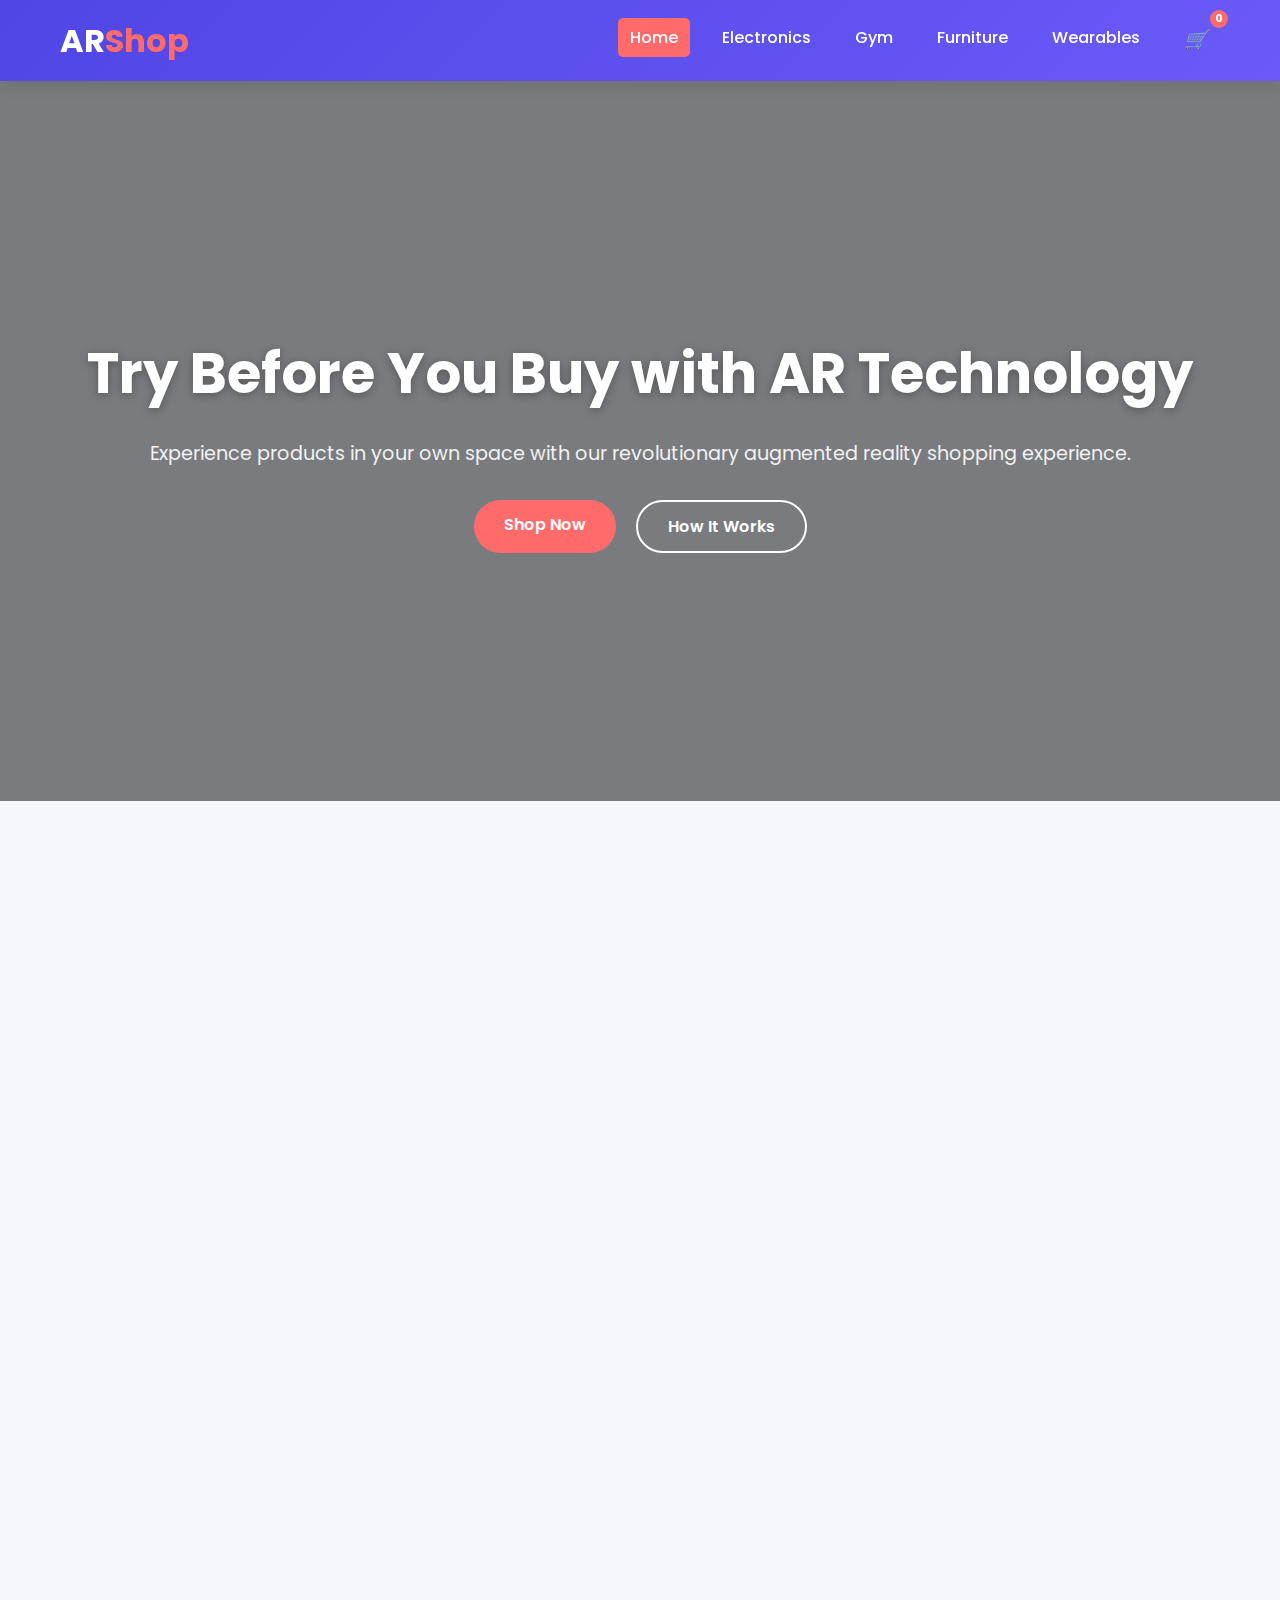
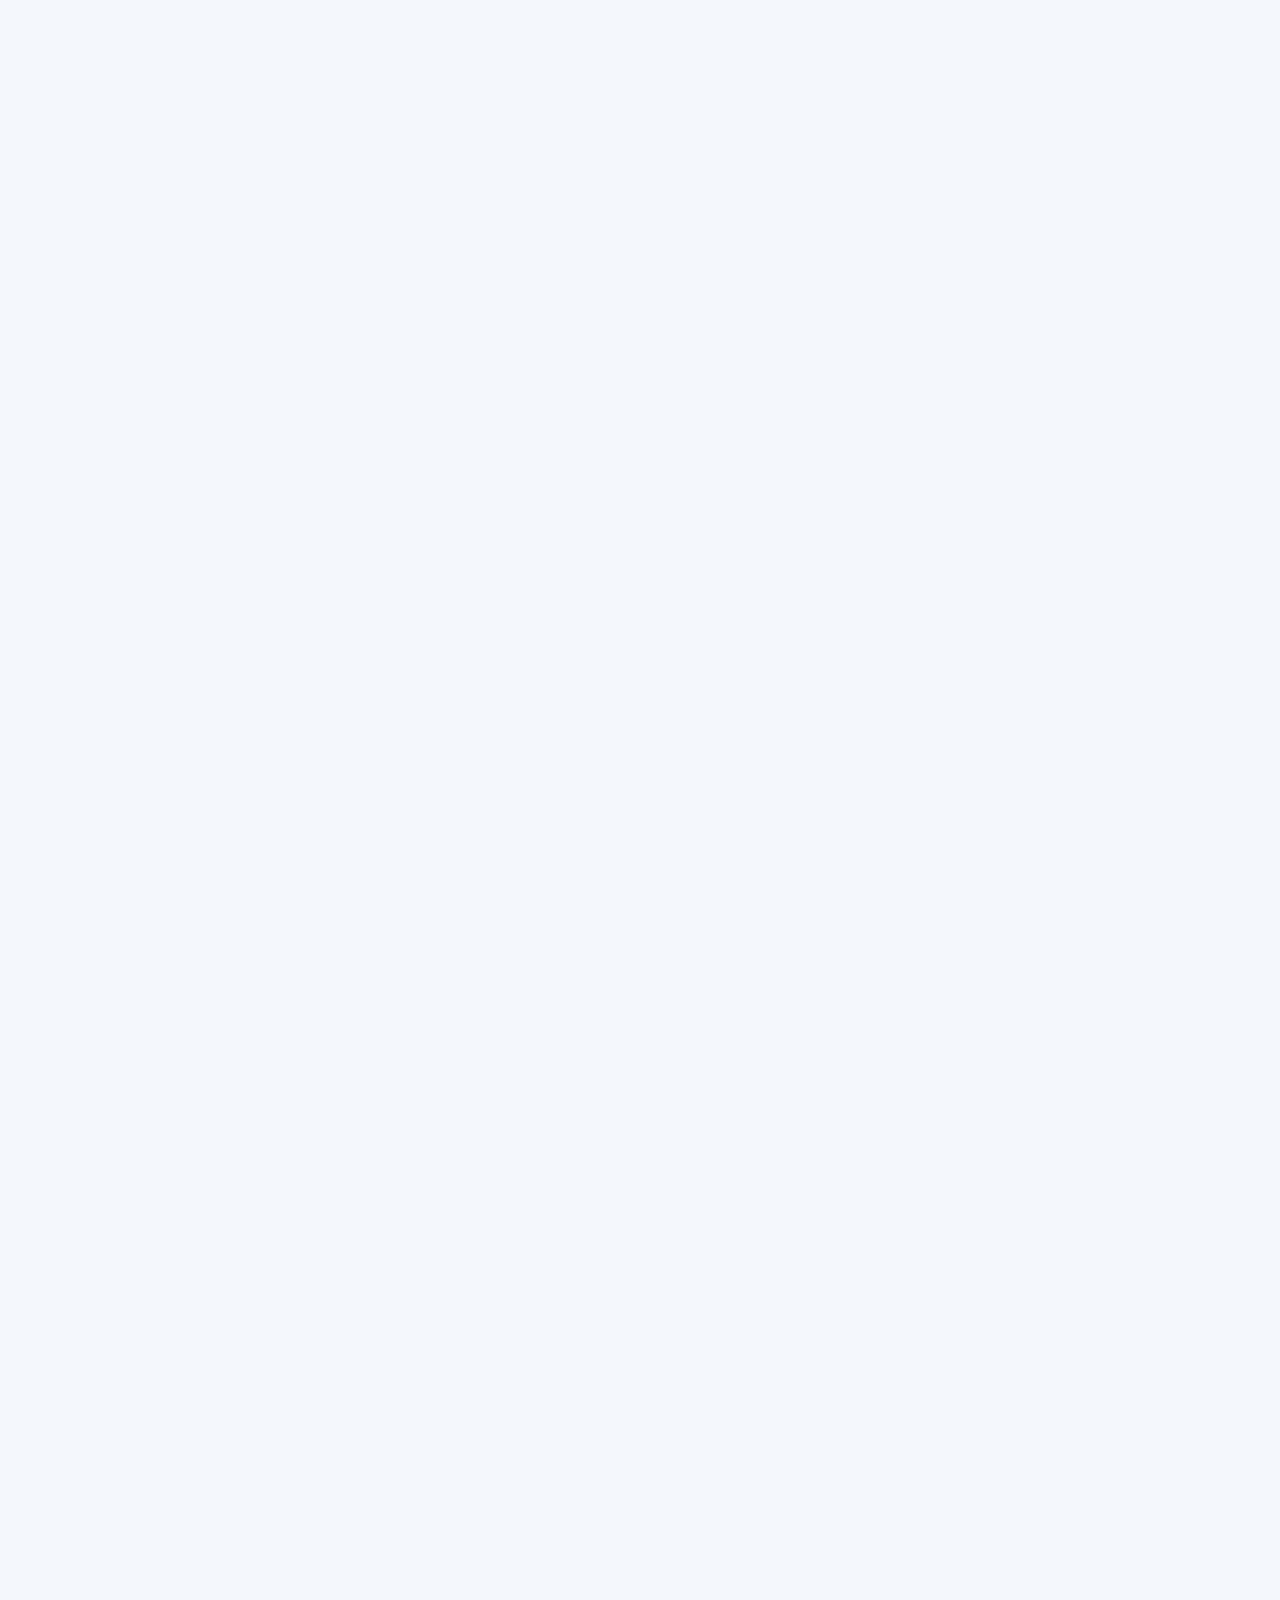
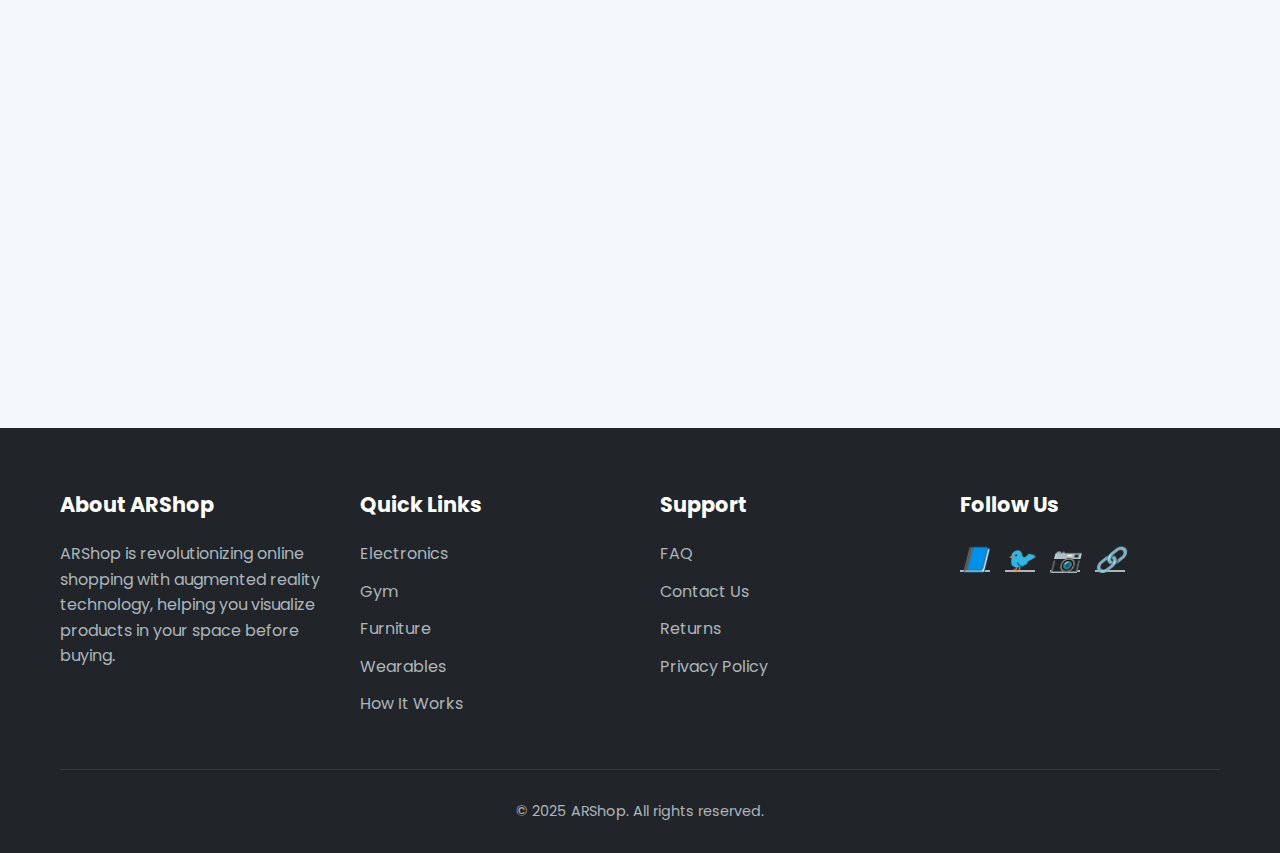
==== commit 265cd5ef: "commit" ====
--- a/index.html
+++ b/index.html
@@ -9,11 +9,6 @@
     <link href="https://fonts.googleapis.com/css2?family=Montserrat:wght@300;400;600;700&family=Poppins:wght@300;400;600&display=swap" rel="stylesheet">
 </head>
 <body>
-    <div class="dark-mode-toggle">
-        <input type="checkbox" id="darkModeToggle">
-        <label for="darkModeToggle">🌙</label>
-    </div>
-
     <header>
         <div class="container">
             <div class="header-inner">
@@ -155,6 +150,7 @@
                         <div class="product-price">Rs.50,000</div>
                         <div class="product-actions">
                             <button class="btn btn-small btn-add-to-cart">Add to Cart</button>
+                            <button class="btn btn-small btn-buy-now">Buy Now</button>
                             <button class="btn btn-small btn-ar">View in AR</button>
                         </div>
                         <model-viewer 
@@ -183,6 +179,7 @@
                         <div class="product-price">$49</div>
                         <div class="product-actions">
                             <button class="btn btn-small btn-add-to-cart">Add to Cart</button>
+                            <button class="btn btn-small btn-buy-now">Buy Now</button>
                             <button class="btn btn-small btn-ar">View in AR</button>
                         </div>
                         <model-viewer 
@@ -211,6 +208,7 @@
                         <div class="product-price">$99</div>
                         <div class="product-actions">
                             <button class="btn btn-small btn-add-to-cart">Add to Cart</button>
+                            <button class="btn btn-small btn-buy-now">Buy Now</button>
                             <button class="btn btn-small btn-ar">View in AR</button>
                         </div>
                         <model-viewer 
@@ -302,7 +300,8 @@
                 <p>© 2025 ARShop. All rights reserved.</p>
             </div>
         </div>
-        </footer>
-        <script src="script.js"></script>
-        </body>
-        </html>+    </footer>
+
+    <script src="script.js"></script>
+</body>
+</html>--- a/styles.css
+++ b/styles.css
@@ -17,23 +17,6 @@
     max-width: 1200px;
     margin: 0 auto;
     padding: 0 20px;
-}
-
-/* Dark Mode Toggle */
-.dark-mode-toggle {
-    position: fixed;
-    top: 20px;
-    right: 20px;
-    z-index: 1000;
-}
-
-.dark-mode-toggle label {
-    font-size: 1.5rem;
-    cursor: pointer;
-}
-
-.dark-mode-toggle input:checked ~ label {
-    color: #ff6b6b;
 }
 
 /* Header */
@@ -225,6 +208,14 @@
     background-color: #0056b3;
 }
 
+.btn-buy-now {
+    background-color: #ff9800;
+}
+
+.btn-buy-now:hover {
+    background-color: #e68900;
+}
+
 /* Features Section */
 .features {
     padding: 80px 0;
@@ -581,6 +572,224 @@
 
 .newsletter-btn:hover {
     background-color: #e65a5a;
+}
+
+/* Virtual Try-On Section */
+.virtual-try-on {
+    padding: 80px 0;
+    background: #f8f9fa;
+}
+
+.card {
+    background: white;
+    border-radius: 15px;
+    padding: 30px;
+    margin-bottom: 30px;
+    box-shadow: 0 5px 20px rgba(0, 0, 0, 0.05);
+}
+
+.card h1, .card h2 {
+    font-size: 2rem;
+    margin-bottom: 20px;
+    color: #333;
+}
+
+.card p {
+    color: #666;
+    margin-bottom: 20px;
+}
+
+.api-status-section {
+    display: flex;
+    align-items: center;
+    gap: 10px;
+    margin-bottom: 20px;
+    padding: 10px;
+    border-radius: 5px;
+    background: #e9ecef;
+}
+
+.spinner {
+    border: 4px solid #f3f3f3;
+    border-top: 4px solid #5046e5;
+    border-radius: 50%;
+    width: 24px;
+    height: 24px;
+    animation: spin 1s linear infinite;
+}
+
+.spinner.small {
+    width: 16px;
+    height: 16px;
+}
+
+@keyframes spin {
+    0% { transform: rotate(0deg); }
+    100% { transform: rotate(360deg); }
+}
+
+.success-text {
+    color: #28a745;
+    display: flex;
+    align-items: center;
+    gap: 5px;
+}
+
+.error-text {
+    color: #dc3545;
+    display: flex;
+    align-items: center;
+    gap: 5px;
+}
+
+.form-group {
+    margin-bottom: 20px;
+}
+
+.form-group label {
+    display: block;
+    font-weight: 600;
+    margin-bottom: 8px;
+    color: #333;
+}
+
+.form-group label.required::after {
+    content: "*";
+    color: #dc3545;
+    margin-left: 5px;
+}
+
+.form-group input[type="file"],
+.form-group input[type="text"],
+.form-group input[type="number"],
+.form-group textarea,
+.form-group select {
+    width: 100%;
+    padding: 10px;
+    border: 1px solid #ddd;
+    border-radius: 5px;
+    font-size: 1rem;
+    color: #333;
+}
+
+.form-group textarea {
+    resize: vertical;
+}
+
+.file-preview {
+    margin-top: 10px;
+}
+
+.preview-container {
+    border: 1px dashed #ddd;
+    border-radius: 5px;
+    padding: 10px;
+    text-align: center;
+    min-height: 100px;
+    display: flex;
+    align-items: center;
+    justify-content: center;
+}
+
+.preview-img {
+    max-width: 100%;
+    max-height: 80px;
+    border-radius: 5px;
+}
+
+.toggle-container {
+    display: flex;
+    gap: 10px;
+    margin-bottom: 20px;
+}
+
+.toggle-btn {
+    padding: 10px 20px;
+    border: 1px solid #5046e5;
+    border-radius: 20px;
+    background: white;
+    color: #5046e5;
+    cursor: pointer;
+    transition: background-color 0.3s, color 0.3s;
+}
+
+.toggle-btn.active {
+    background-color: #5046e5;
+    color: white;
+}
+
+.toggle-btn:hover {
+    background-color: #6a5af9;
+    color: white;
+}
+
+.error-banner {
+    background: #f8d7da;
+    color: #721c24;
+    padding: 10px;
+    border-radius: 5px;
+    margin-bottom: 20px;
+}
+
+.hidden {
+    display: none;
+}
+
+.result-container {
+    margin-top: 20px;
+}
+
+.before-after-container {
+    display: flex;
+    flex-wrap: wrap;
+    gap: 20px;
+    justify-content: center;
+    margin-bottom: 20px;
+}
+
+.before-after-item {
+    text-align: center;
+    max-width: 300px;
+}
+
+.before-after-item img {
+    max-width: 100%;
+    border-radius: 10px;
+    box-shadow: 0 2px 10px rgba(0, 0, 0, 0.1);
+}
+
+.before-after-item canvas {
+    max-width: 100%;
+    border-radius: 10px;
+    box-shadow: 0 2px 10px rgba(0, 0, 0, 0.1);
+}
+
+.before-after-title {
+    margin-top: 10px;
+    font-weight: 600;
+    color: #333;
+}
+
+.result-image {
+    max-width: 100%;
+}
+
+.loading {
+    text-align: center;
+}
+
+.loading p {
+    margin-top: 10px;
+}
+
+.card ul {
+    list-style: disc;
+    padding-left: 20px;
+    color: #666;
+}
+
+.card ul li {
+    margin-bottom: 10px;
 }
 
 /* Footer */
